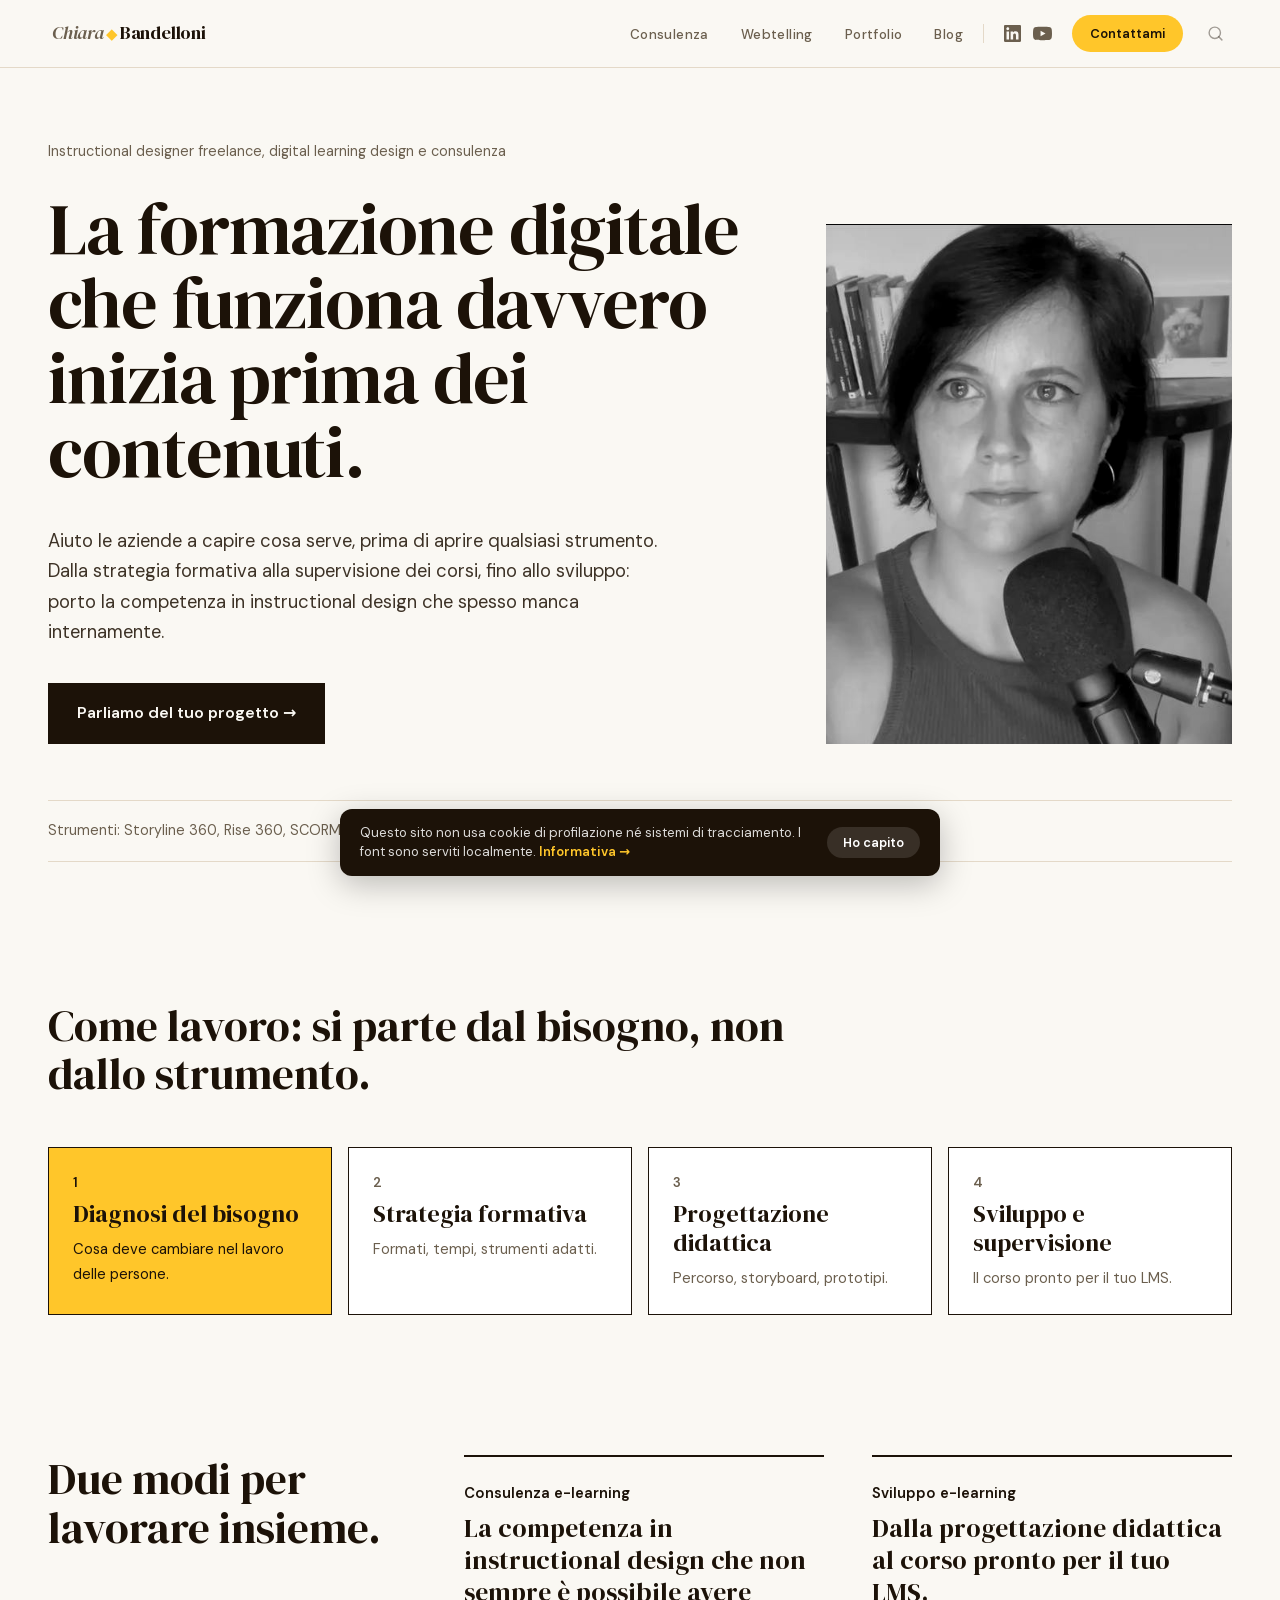
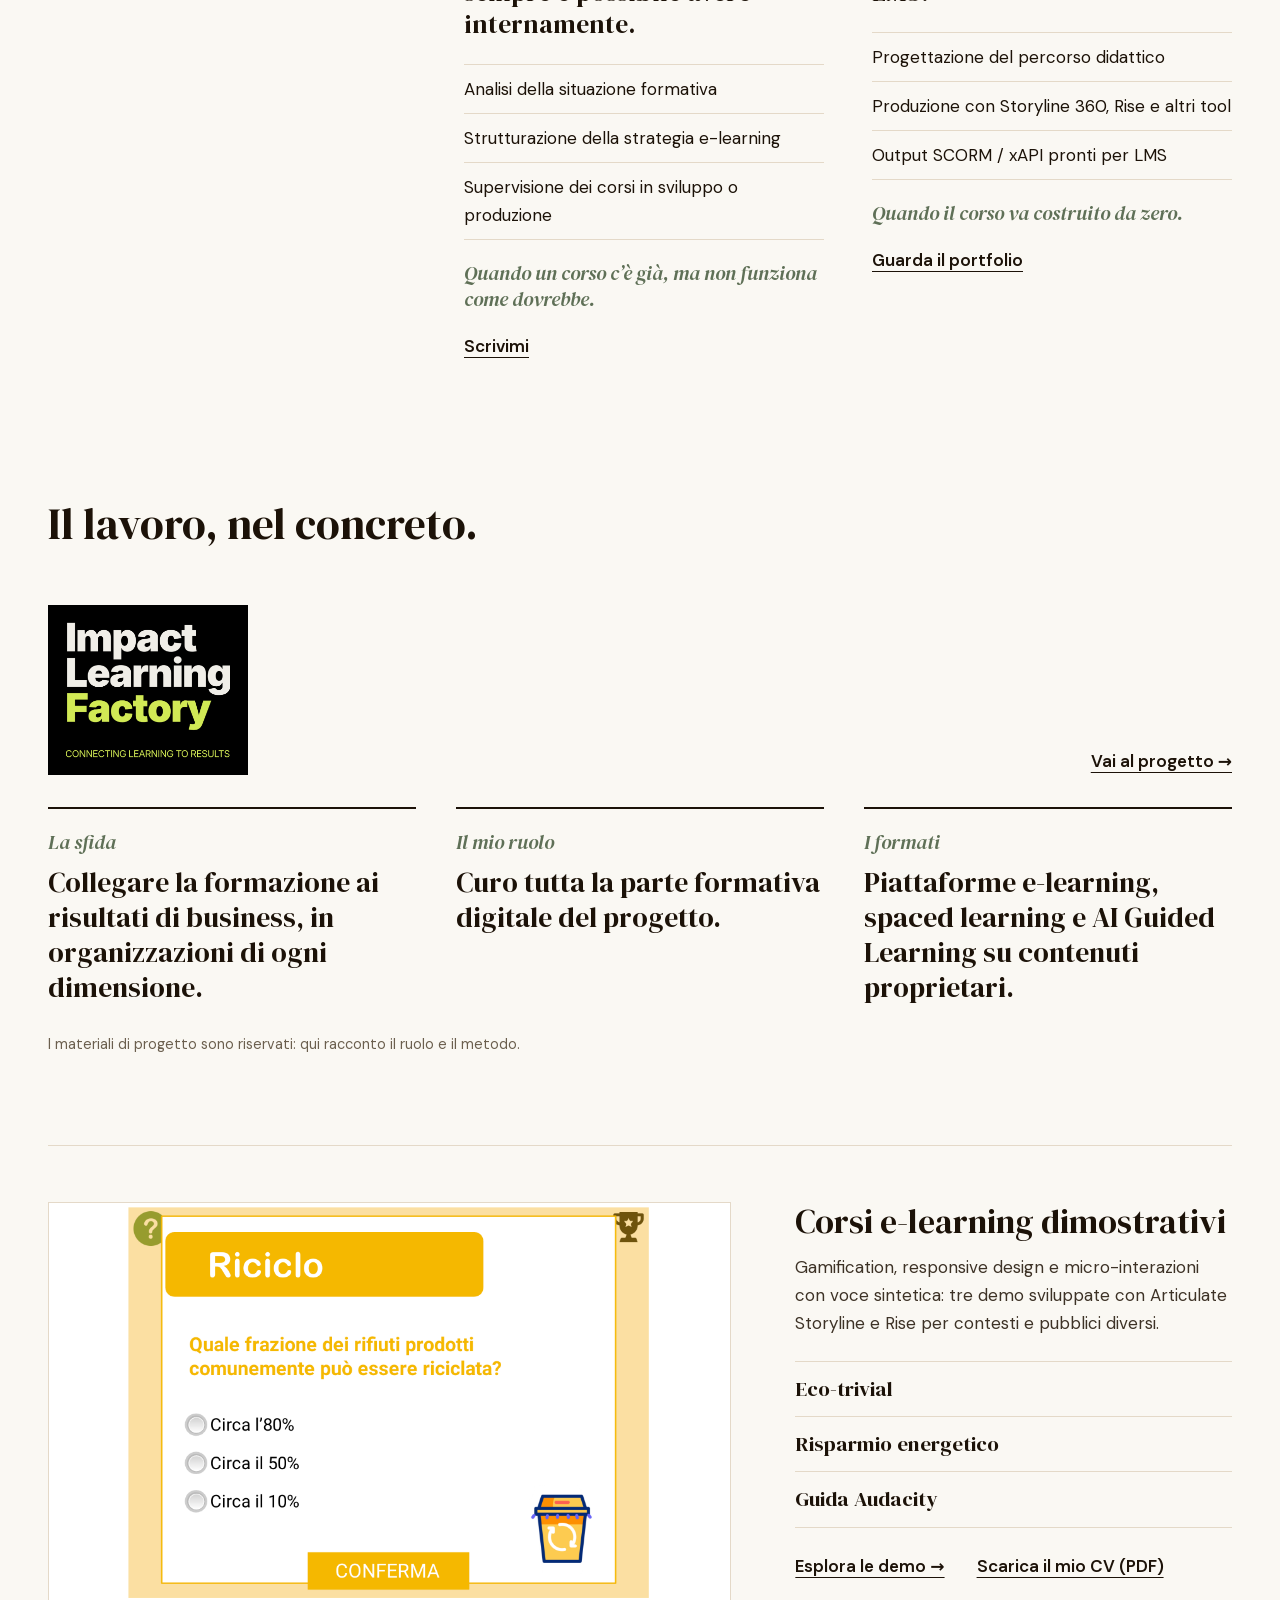
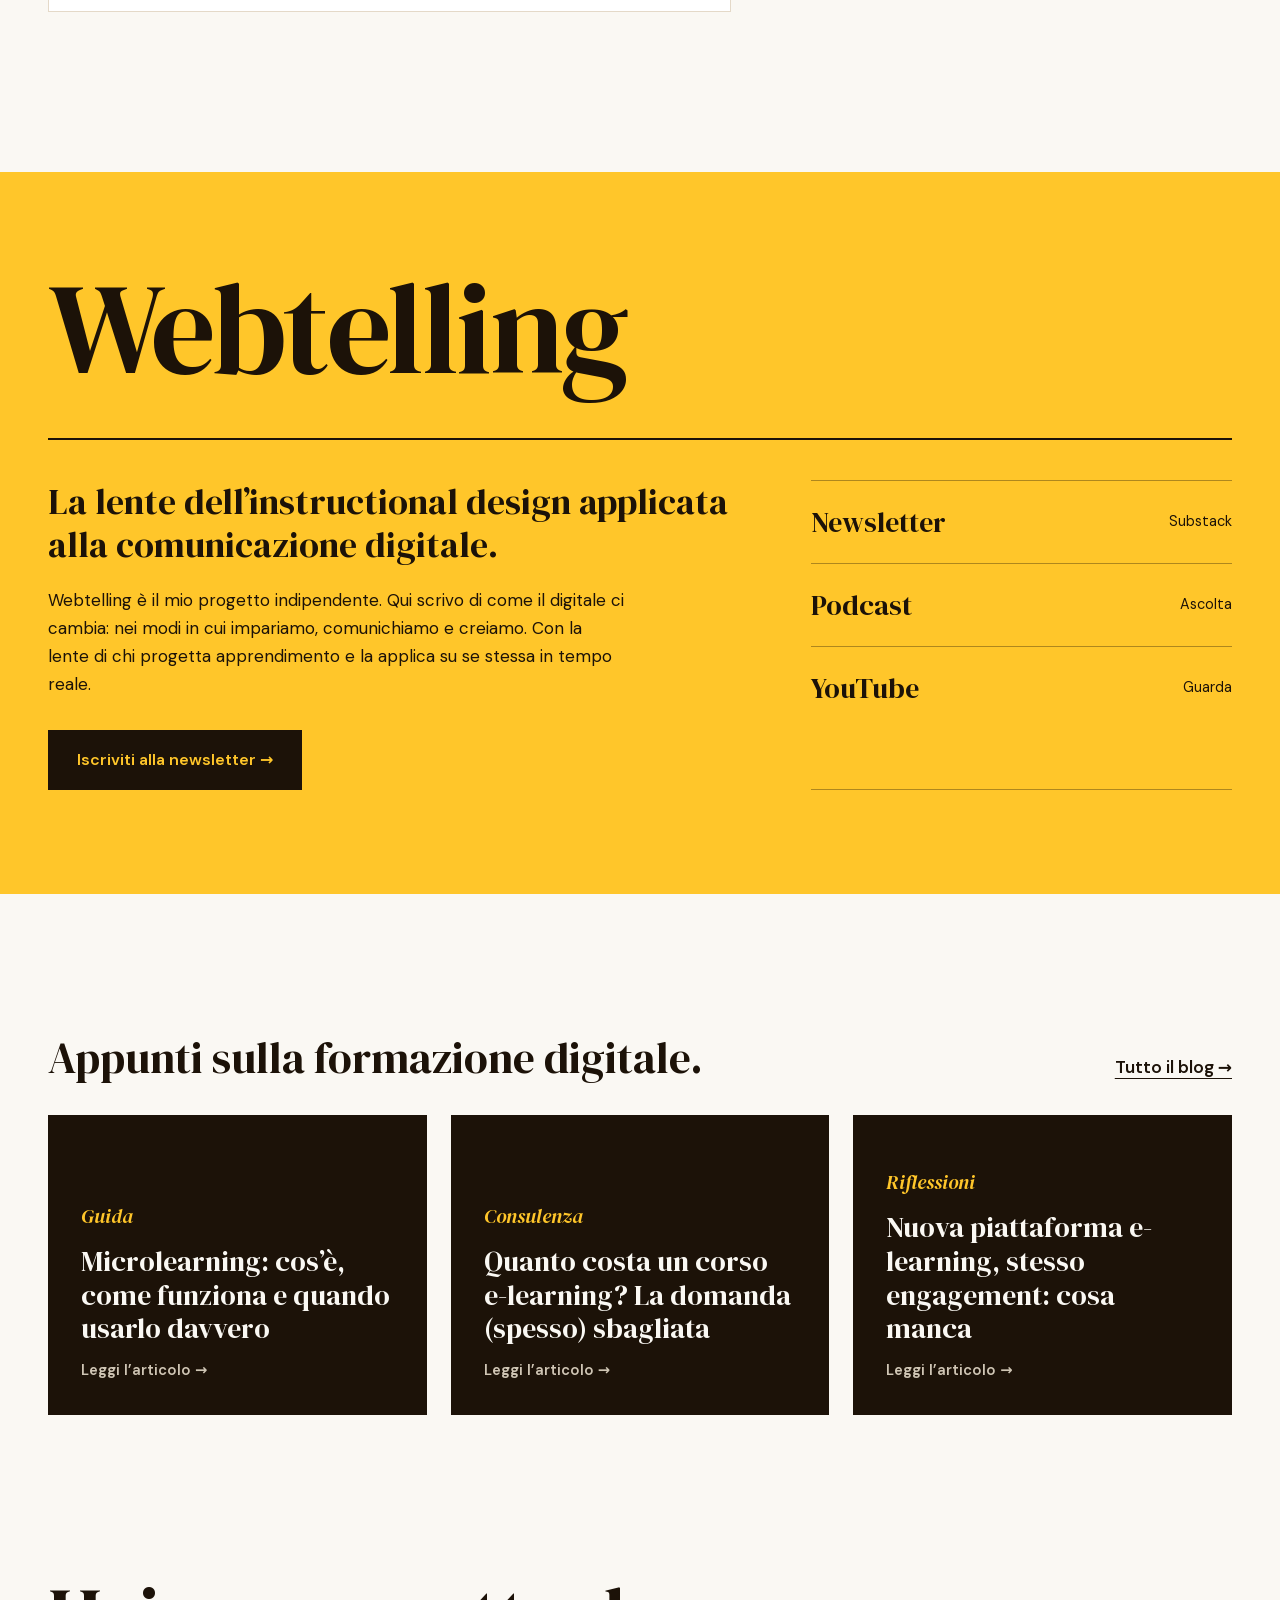
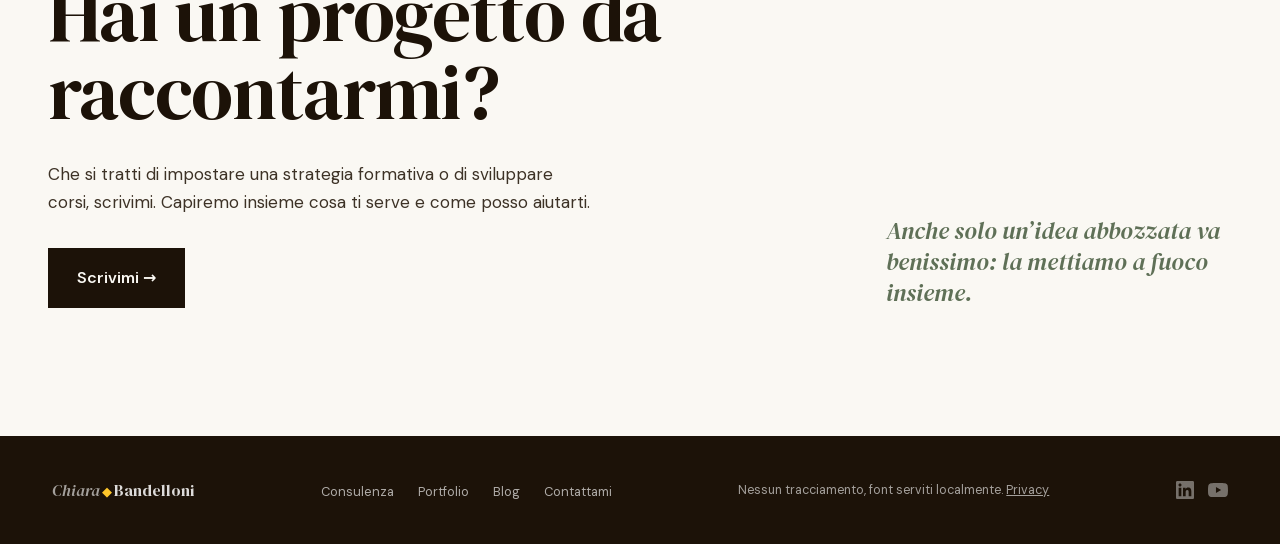
==== index.html @ 1c4c5914 "Home: tolta la nota sotto il metodo Co-Authored-By: Claude Opus 5.5 (1M context) <noreply@anthropic." ====
<!DOCTYPE html>
<html lang="it">
<head>
<meta charset="UTF-8">
<meta name="viewport" content="width=device-width, initial-scale=1.0">
<title>Chiara Bandelloni — Instructional Designer</title>
<meta name="description" content="Instructional designer freelance. Aiuto le aziende a progettare formazione digitale: dalla diagnosi del bisogno allo sviluppo dei corsi, con metodo.">
<link rel="canonical" href="https://chiarabandelloni.it/">
<meta property="og:type" content="website">
<meta property="og:url" content="https://chiarabandelloni.it/">
<meta property="og:title" content="Chiara Bandelloni — Instructional Designer">
<meta property="og:description" content="Instructional designer freelance. Aiuto le aziende a progettare formazione digitale: dalla diagnosi del bisogno allo sviluppo dei corsi, con metodo.">
<meta property="og:image" content="https://chiarabandelloni.it/og-image.png">
<meta property="og:site_name" content="Chiara Bandelloni">
<meta property="og:locale" content="it_IT">
<meta name="twitter:card" content="summary_large_image">
<meta name="twitter:title" content="Chiara Bandelloni — Instructional Designer">
<meta name="twitter:description" content="Instructional designer freelance. Aiuto le aziende a progettare formazione digitale: dalla diagnosi del bisogno allo sviluppo dei corsi, con metodo.">
<meta name="twitter:image" content="https://chiarabandelloni.it/og-image.png">
<link rel="stylesheet" href="fonts/fonts.css">
<link rel="stylesheet" href="search.css">
<link rel="icon" type="image/svg+xml" href="favicon.svg">
<style>
*, *::before, *::after { box-sizing: border-box; margin: 0; padding: 0; }

:root {
  --yellow:        #ffc62a;
  --yellow-pale:   #fff8e1;
  --yellow-mid:    #ffd966;
  --brown:         #1c1208;
  --warm-white:    #faf8f3;
  --cream:         #f2ece0;
  --muted:         #6b5f4e;
  --border:        #e4d9c8;
  --sage:          #5f7057;
  --dark-bg:       #1a1008;
  --serif:         'DM Serif Display', Georgia, serif;
  --sans:          'DM Sans', system-ui, sans-serif;
}

html { scroll-behavior: smooth; }

body {
  font-family: var(--sans);
  background: var(--warm-white);
  color: var(--brown);
  font-size: 17px;
  line-height: 1.65;
  -webkit-font-smoothing: antialiased;
  overflow-x: hidden;
}

/* ─────────────────────────────────────────
   NAV
───────────────────────────────────────── */
nav {
  position: sticky; top: 0; z-index: 100;
  background: var(--warm-white);
  border-bottom: 1px solid var(--border);
  padding: 0 52px;
  height: 68px;
  display: flex;
  align-items: center;
  justify-content: space-between;
}

.nav-logo {
  font-family: var(--serif);
  font-size: 1.15rem;
  font-weight: 400;
  color: var(--brown);
  text-decoration: none;
  letter-spacing: -0.01em;
}
.nav-logo em { font-style: italic; color: var(--muted); font-weight: 400; }
.nav-logo-sym { color: var(--yellow); padding: 0 2px; font-style: normal; font-size: 0.82em; vertical-align: middle; }

.nav-links {
  display: flex;
  align-items: center;
  gap: 32px;
  list-style: none;
}

.nav-links a {
  font-size: 0.83rem;
  font-weight: 500;
  color: var(--muted);
  text-decoration: none;
  letter-spacing: 0.03em;
  transition: color 0.2s;
}
.nav-links a:hover { color: var(--brown); }

.nav-pill a {
  background: var(--yellow);
  color: var(--brown) !important;
  padding: 8px 18px;
  border-radius: 100px;
  font-weight: 700;
  font-size: 0.8rem;
  transition: background 0.2s !important;
}
.nav-pill a:hover { background: var(--brown) !important; color: var(--yellow) !important; }

.nav-cta {
  background: var(--yellow);
  color: var(--brown);
  padding: 8px 18px;
  border-radius: 100px;
  font-weight: 700;
  font-size: 0.8rem;
  text-decoration: none;
  white-space: nowrap;
  transition: background 0.2s, color 0.2s;
}
.nav-cta:hover { background: var(--brown); color: var(--yellow); }

/* ─────────────────────────────────────────
   LAYOUT COMUNE
───────────────────────────────────────── */
.wrap { max-width: 1280px; margin: 0 auto; padding: 0 48px; }
.block { padding-top: 140px; }

.h-section {
  font-family: var(--serif);
  font-weight: 400;
  font-size: clamp(2rem, 3.4vw, 2.75rem);
  line-height: 1.12;
}

.note {
  font-family: var(--serif);
  font-style: italic;
  color: var(--sage);
  line-height: 1.3;
}

.text-link {
  color: var(--brown);
  font-weight: 600;
  text-decoration: underline;
  text-decoration-thickness: 1px;
  text-underline-offset: 5px;
}
.text-link:hover { text-decoration-thickness: 2px; }

.btn-dark {
  display: inline-block;
  padding: 16px 28px;
  background: var(--brown);
  color: var(--warm-white);
  font-weight: 600;
  font-size: 1rem;
  text-decoration: none;
  border: 1.5px solid var(--brown);
  transition: background 0.2s, color 0.2s;
}
.btn-dark:hover { background: transparent; color: var(--brown); }

/* ─────────────────────────────────────────
   HERO
───────────────────────────────────────── */
.hero {
  display: flex;
  flex-wrap: wrap;
  gap: 56px 72px;
  align-items: flex-end;
  padding-top: 72px;
}
.hero-text { flex: 7 1 520px; min-width: 0; }
.hero-kicker { font-size: 0.9rem; color: var(--muted); margin-bottom: 28px; }
.hero-title {
  font-family: var(--serif);
  font-weight: 400;
  font-size: clamp(2.6rem, 5.6vw, 4.5rem);
  line-height: 1.04;
  letter-spacing: -0.015em;
}
.hero-desc { margin-top: 36px; max-width: 34em; font-size: 1.15rem; color: #3d3226; }
.hero-text .btn-dark { margin-top: 36px; }

.hero-photo { flex: 4 1 300px; min-width: 0; }
.hero-photo img {
  display: block;
  width: 100%;
  height: 520px;
  object-fit: cover;
  filter: grayscale(1) contrast(1.05);
}
.hero-photo figcaption { margin-top: 12px; font-size: 1.05rem; }

.tools-line {
  margin-top: 56px;
  padding: 18px 0;
  border-top: 1px solid var(--border);
  border-bottom: 1px solid var(--border);
  font-size: 0.9rem;
  color: var(--muted);
}

/* ─────────────────────────────────────────
   METODO
───────────────────────────────────────── */
.method-title { max-width: 18em; margin-bottom: 48px; }
.method-steps { display: flex; flex-wrap: wrap; gap: 16px; }
.method-step {
  flex: 1 1 220px;
  padding: 24px;
  background: #fff;
  border: 1px solid var(--brown);
}
.method-step.first { background: var(--yellow); }
.method-num { font-size: 0.85rem; font-weight: 600; color: var(--muted); margin-bottom: 6px; }
.method-step.first .method-num { color: var(--brown); }
.method-name { font-family: var(--serif); font-size: 1.5rem; line-height: 1.2; }
.method-desc { margin-top: 8px; font-size: 0.92rem; color: var(--muted); }
.method-step.first .method-desc { color: var(--brown); }

/* ─────────────────────────────────────────
   SERVIZI
───────────────────────────────────────── */
.services { display: flex; flex-wrap: wrap; gap: 40px 72px; }
.services > .h-section { flex: 4 1 280px; }
.services-cols { flex: 8 1 640px; min-width: 0; display: flex; flex-wrap: wrap; gap: 48px; }
.service { flex: 1 1 280px; border-top: 2px solid var(--brown); padding-top: 24px; }
.service-name { font-size: 0.92rem; font-weight: 600; margin-bottom: 6px; }
.service-claim { font-family: var(--serif); font-size: 1.6rem; line-height: 1.25; margin-bottom: 24px; }
.service-list { list-style: none; margin-bottom: 20px; border-bottom: 1px solid var(--border); }
.service-list li { padding: 10px 0; border-top: 1px solid var(--border); }
.service .note { font-size: 1.25rem; margin-bottom: 20px; }

/* ─────────────────────────────────────────
   PORTFOLIO
───────────────────────────────────────── */
.portfolio .h-section { margin-bottom: 56px; }
.case-head {
  display: flex; flex-wrap: wrap; justify-content: space-between; align-items: baseline;
  gap: 8px 32px; margin-bottom: 32px;
}
.case-title { font-family: var(--serif); font-weight: 400; font-size: 2.1rem; line-height: 1.15; }
.case-head:has(.case-logo) { align-items: flex-end; }
.case-logo { display: block; width: 200px; height: auto; }
.case-cols { display: flex; flex-wrap: wrap; gap: 32px 40px; }
.case-col { flex: 1 1 300px; border-top: 2px solid var(--brown); padding-top: 20px; }
.case-col .note { font-size: 1.25rem; margin-bottom: 10px; }
.case-col p:last-child { font-family: var(--serif); font-size: 1.75rem; line-height: 1.25; }
.case-small { margin-top: 28px; font-size: 0.9rem; color: var(--muted); }

.case-demo {
  display: flex; flex-wrap: wrap; gap: 32px 64px; align-items: flex-start;
  margin-top: 88px; padding-top: 56px; border-top: 1px solid var(--border);
}
.case-demo figure { flex: 7 1 520px; min-width: 0; }
.case-demo img { display: block; width: 100%; height: auto; border: 1px solid var(--border); }
.case-demo figcaption { margin-top: 12px; font-size: 1.2rem; }
.case-demo-text { flex: 5 1 320px; min-width: 0; }
.case-demo-text .case-title { margin-bottom: 12px; }
.case-demo-text > p { color: #3d3226; margin-bottom: 24px; }
.demo-list { list-style: none; margin-bottom: 24px; border-bottom: 1px solid var(--border); }
.demo-list li { padding: 10px 0; border-top: 1px solid var(--border); font-family: var(--serif); font-size: 1.3rem; }
.demo-links { display: flex; flex-wrap: wrap; gap: 8px 32px; }

/* ─────────────────────────────────────────
   WEBTELLING
───────────────────────────────────────── */
.webtelling { margin-top: 160px; background: var(--yellow); color: var(--brown); }
.webtelling .wrap { padding-top: 96px; padding-bottom: 104px; }
.wt-masthead {
  font-family: var(--serif);
  font-size: clamp(4rem, 10vw, 8rem);
  line-height: 0.95;
  letter-spacing: -0.02em;
}
.wt-layout {
  margin-top: 48px; padding-top: 40px; border-top: 2px solid var(--brown);
  display: flex; flex-wrap: wrap; gap: 40px 72px;
}
.wt-text { flex: 6 1 480px; min-width: 0; }
.wt-title { font-family: var(--serif); font-weight: 400; font-size: clamp(1.7rem, 2.8vw, 2.25rem); line-height: 1.2; margin-bottom: 20px; }
.wt-text p { max-width: 34em; margin-bottom: 32px; }
.webtelling .btn-dark { color: var(--yellow); }
.webtelling .btn-dark:hover { color: var(--brown); }
.wt-channels { flex: 4 1 280px; min-width: 0; border-bottom: 1px solid rgba(28,18,8,0.35); }
.wt-channel {
  display: flex; justify-content: space-between; align-items: center;
  padding: 18px 0; border-top: 1px solid rgba(28,18,8,0.35);
  color: var(--brown); text-decoration: none;
  font-family: var(--serif); font-size: 1.75rem;
}
.wt-channel span:last-child { font-family: var(--sans); font-size: 0.9rem; }
.wt-channel:hover span:first-child { text-decoration: underline; text-decoration-thickness: 1px; text-underline-offset: 6px; }

/* ─────────────────────────────────────────
   BLOG
───────────────────────────────────────── */
.blog-head {
  display: flex; flex-wrap: wrap; justify-content: space-between; align-items: baseline;
  gap: 16px; margin-bottom: 32px;
}
.blog-grid { display: flex; flex-wrap: wrap; gap: 24px; }
.blog-card {
  flex: 1 1 300px; min-width: 0; min-height: 300px;
  position: relative; overflow: hidden;
  display: flex; flex-direction: column; justify-content: flex-end; gap: 12px;
  padding: 32px;
  background: var(--brown); border: 1px solid var(--brown);
  color: var(--warm-white); text-decoration: none;
  transition: transform 0.2s;
}
.blog-card:hover { transform: translateY(-3px); }
.blog-card > * { position: relative; }
.blog-cat { font-family: var(--serif); font-style: italic; font-size: 1.25rem; color: var(--yellow); }
.blog-title { font-family: var(--serif); font-size: 1.75rem; line-height: 1.2; color: var(--warm-white); }
.blog-more { font-size: 0.92rem; font-weight: 600; color: #cfc5b4; }
.blog-card:hover .blog-title { text-decoration: underline; text-decoration-color: var(--yellow); text-decoration-thickness: 2px; text-underline-offset: 6px; }
/* copertina facoltativa: classe has-cover + <img class="blog-cover"> come primo elemento */
.blog-card .blog-cover { position: absolute; inset: 0; width: 100%; height: 100%; object-fit: cover; }
.blog-card.has-cover::before {
  content: ''; position: absolute; inset: 0; z-index: 1;
  background: linear-gradient(to top, rgba(28,18,8,0.92) 0%, rgba(28,18,8,0.65) 45%, rgba(28,18,8,0.1) 100%);
}
.blog-card.has-cover > :not(.blog-cover) { z-index: 2; color: var(--warm-white); }
.blog-card.has-cover .blog-cat { color: var(--yellow); }

/* ─────────────────────────────────────────
   CONTATTI
───────────────────────────────────────── */
.contact {
  padding-top: 160px; padding-bottom: 128px;
  display: flex; flex-wrap: wrap; gap: 32px 72px; align-items: flex-end;
}
.contact-text { flex: 7 1 520px; min-width: 0; }
.contact-title {
  font-family: var(--serif); font-weight: 400;
  font-size: clamp(2.6rem, 6vw, 5rem); line-height: 1.02; letter-spacing: -0.015em;
}
.contact-text p { margin: 28px 0 32px; max-width: 32em; color: #3d3226; }
.contact > .note { flex: 3 1 240px; font-size: 1.5rem; }


/* ─────────────────────────────────────────
   FOOTER
───────────────────────────────────────── */
footer {
  background: var(--brown);
  padding: 40px 52px;
  display: flex;
  justify-content: space-between;
  align-items: center;
}

.footer-logo {
  font-family: var(--serif);
  font-size: 1rem;
  color: rgba(255,255,255,0.85);
  text-decoration: none;
  font-weight: 400;
}
.footer-logo em { font-style: italic; color: rgba(255,255,255,0.6); font-weight: 400; }
.footer-logo-sym { color: var(--yellow); padding: 0 2px; font-style: normal; font-size: 0.82em; vertical-align: middle; }

.footer-links {
  display: flex; gap: 24px; list-style: none;
}
.footer-links a {
  font-size: 0.8rem;
  color: rgba(255,255,255,0.65);
  text-decoration: none;
  transition: color 0.2s;
}
.footer-links a:hover { color: #fff; }

.footer-copy {
  font-size: 0.78rem;
  color: rgba(255,255,255,0.6);
}


/* ── SOCIAL ICONS NAV ── */
.nav-right {
  display: flex;
  align-items: center;
  gap: 20px;
}
.nav-social {
  display: flex;
  align-items: center;
  gap: 12px;
  padding-left: 20px;
  border-left: 1px solid var(--border);
}
.nav-social-link {
  color: var(--muted);
  display: flex;
  align-items: center;
  transition: color 0.2s;
}
.nav-social-link:hover { color: var(--brown); }

/* ── FOOTER SOCIAL ── */
.footer-social {
  display: flex;
  align-items: center;
  gap: 14px;
}
.footer-social-link {
  color: rgba(255,255,255,0.4);
  display: flex;
  align-items: center;
  transition: color 0.2s;
}
.footer-social-link:hover { color: rgba(255,255,255,0.85); }

/* ── MOBILE-ONLY NAV ITEMS ── */
.nav-links-mobile-only { display: none; }

/* ── HAMBURGER ── */
.nav-hamburger {
  display: none;
  flex-direction: column;
  gap: 5px;
  background: none;
  border: none;
  cursor: pointer;
  padding: 6px 2px;
  -webkit-tap-highlight-color: transparent;
}
.nav-hamburger span {
  display: block;
  width: 22px; height: 2px;
  background: var(--brown);
  border-radius: 2px;
  transition: transform 0.28s ease, opacity 0.28s ease;
  transform-origin: center;
}
.nav-hamburger.open span:nth-child(1) { transform: translateY(7px) rotate(45deg); }
.nav-hamburger.open span:nth-child(2) { opacity: 0; }
.nav-hamburger.open span:nth-child(3) { transform: translateY(-7px) rotate(-45deg); }

/* ─────────────────────────────────────────
   RESPONSIVE — TABLET (max 1024px)
───────────────────────────────────────── */
@media (max-width: 1024px) {
  nav { padding: 0 24px; gap: 16px; }
  .nav-links { gap: 16px; }
  .nav-links a { font-size: 0.75rem; }
  .nav-pill a { padding: 7px 14px; }

  .wrap { padding-left: 32px; padding-right: 32px; }
  .block { padding-top: 112px; }
  footer { padding: 32px; }
}

/* ─────────────────────────────────────────
   RESPONSIVE — MOBILE (max 640px)
───────────────────────────────────────── */
@media (max-width: 640px) {

  /* Nav */
  nav { padding: 0 20px; height: 60px; }
  .nav-hamburger { display: flex; }
  .nav-cta { display: none; }
  .nav-social { display: none; }
  .nav-links-mobile-only { display: block; }
  .nav-links {
    display: none;
    position: fixed;
    top: 60px; left: 0; right: 0;
    flex-direction: column;
    gap: 0;
    background: var(--warm-white);
    border-bottom: 1px solid var(--border);
    padding: 8px 0 16px;
    box-shadow: 0 8px 24px rgba(28,18,8,0.08);
    z-index: 99;
  }
  .nav-links.open { display: flex; }
  .nav-links li { border-bottom: 1px solid var(--border); }
  .nav-links li:last-child { border-bottom: none; }
  .nav-links a { display: block; padding: 14px 20px; font-size: 0.92rem; color: var(--brown); }

  /* Sezioni */
  .wrap { padding-left: 20px; padding-right: 20px; }
  .block { padding-top: 88px; }
  .hero { padding-top: 40px; gap: 40px; }
  .hero-desc { font-size: 1rem; }
  .hero-photo img { height: 380px; }
  .contact > .note { font-size: 1.25rem; }
  .case-demo { margin-top: 64px; padding-top: 40px; }
  .webtelling { margin-top: 100px; }
  .webtelling .wrap { padding-top: 64px; padding-bottom: 72px; }
  .wt-channel { font-size: 1.4rem; }
  .blog-card { min-height: 240px; padding: 24px; }
  .blog-title { font-size: 1.4rem; }
  .case-logo { width: 160px; }
  .contact { padding-top: 100px; padding-bottom: 80px; }

  /* Footer */
  footer {
    flex-direction: column;
    gap: 20px;
    text-align: center;
    padding: 32px 20px;
  }
  .footer-links { flex-wrap: wrap; justify-content: center; gap: 16px; }
}


/* ── COOKIE NOTICE ── */
#cookie-notice {
  position: fixed;
  bottom: 24px; left: 50%;
  transform: translateX(-50%);
  background: var(--brown);
  color: rgba(255,255,255,0.85);
  padding: 14px 20px;
  border-radius: 12px;
  font-size: 0.82rem;
  line-height: 1.5;
  display: flex;
  align-items: center;
  gap: 20px;
  max-width: min(600px, calc(100vw - 32px));
  box-shadow: 0 8px 32px rgba(0,0,0,0.25);
  z-index: 9999;
  transition: opacity 0.3s, transform 0.3s;
}
#cookie-notice.hidden {
  opacity: 0;
  pointer-events: none;
  transform: translateX(-50%) translateY(12px);
}
#cookie-notice a {
  color: var(--yellow);
  text-decoration: none;
  font-weight: 600;
  white-space: nowrap;
}
#cookie-notice a:hover { text-decoration: underline; }
#cookie-close {
  background: rgba(255,255,255,0.12);
  border: none;
  color: #fff;
  font-size: 0.8rem;
  font-weight: 600;
  padding: 7px 16px;
  border-radius: 100px;
  cursor: pointer;
  white-space: nowrap;
  font-family: var(--sans);
  transition: background 0.2s;
  flex-shrink: 0;
}
#cookie-close:hover { background: rgba(255,255,255,0.22); }
@media (max-width: 640px) {
  #cookie-notice { bottom: 16px; flex-direction: column; align-items: flex-start; gap: 12px; }
}
</style>
</head>
<body>


<!-- ── COOKIE NOTICE ── -->
<div id="cookie-notice" role="status" aria-live="polite">
  <span>Questo sito non usa cookie di profilazione né sistemi di tracciamento. I font sono serviti localmente. <a href="privacy-policy.html#cookie">Informativa →</a></span>
  <button id="cookie-close" aria-label="Chiudi avviso cookie">Ho capito</button>
</div>

<!-- ── NAV ── -->
<nav>
  <a href="index.html" class="nav-logo"><em>Chiara</em><span class="nav-logo-sym">◆</span>Bandelloni</a>
  <div class="nav-right">
    <ul class="nav-links">
      <li><a href="#consulenza">Consulenza</a></li>
      <li><a href="https://chiarabandelloni.substack.com/" target="_blank" rel="noopener">Webtelling</a></li>
      <li><a href="#portfolio">Portfolio</a></li>
      <li><a href="blog/index.html">Blog</a></li>
      <li class="nav-links-mobile-only"><a href="contattami.html">Contattami</a></li>
    </ul>
    <div class="nav-social">
      <a href="https://www.linkedin.com/in/chiarabandelloni/" target="_blank" rel="noopener" class="nav-social-link" aria-label="LinkedIn">
        <svg width="17" height="17" viewBox="0 0 24 24" fill="currentColor"><path d="M20.447 20.452h-3.554v-5.569c0-1.328-.027-3.037-1.852-3.037-1.853 0-2.136 1.445-2.136 2.939v5.667H9.351V9h3.414v1.561h.046c.477-.9 1.637-1.85 3.37-1.85 3.601 0 4.267 2.37 4.267 5.455v6.286zM5.337 7.433c-1.144 0-2.063-.926-2.063-2.065 0-1.138.92-2.063 2.063-2.063 1.14 0 2.064.925 2.064 2.063 0 1.139-.925 2.065-2.064 2.065zm1.782 13.019H3.555V9h3.564v11.452zM22.225 0H1.771C.792 0 0 .774 0 1.729v20.542C0 23.227.792 24 1.771 24h20.451C23.2 24 24 23.227 24 22.271V1.729C24 .774 23.2 0 22.222 0h.003z"/></svg>
      </a>
      <a href="https://www.youtube.com/@webtelling" target="_blank" rel="noopener" class="nav-social-link" aria-label="YouTube">
        <svg width="19" height="19" viewBox="0 0 24 24" fill="currentColor"><path d="M23.498 6.186a3.016 3.016 0 0 0-2.122-2.136C19.505 3.545 12 3.545 12 3.545s-7.505 0-9.377.505A3.017 3.017 0 0 0 .502 6.186C0 8.07 0 12 0 12s0 3.93.502 5.814a3.016 3.016 0 0 0 2.122 2.136c1.871.505 9.376.505 9.376.505s7.505 0 9.377-.505a3.015 3.015 0 0 0 2.122-2.136C24 15.93 24 12 24 12s0-3.93-.502-5.814zM9.545 15.568V8.432L15.818 12l-6.273 3.568z"/></svg>
      </a>
    </div>
    <a href="contattami.html" class="nav-cta">Contattami</a>
    <button class="nav-search-btn" aria-label="Cerca nel sito">
      <svg width="17" height="17" viewBox="0 0 24 24" fill="none" stroke="currentColor" stroke-width="2" stroke-linecap="round" stroke-linejoin="round"><circle cx="11" cy="11" r="8"/><path d="m21 21-4.35-4.35"/></svg>
    </button>
    <button class="nav-hamburger" aria-label="Menu" aria-expanded="false">
      <span></span><span></span><span></span>
    </button>
  </div>
</nav>


<main>

<!-- ── HERO ── -->
<div class="wrap">
  <section class="hero">
    <div class="hero-text">
      <p class="hero-kicker">Instructional designer freelance, digital learning design e consulenza</p>
      <h1 class="hero-title">La formazione digitale che funziona davvero inizia prima dei contenuti.</h1>
      <p class="hero-desc">Aiuto le aziende a capire cosa serve, prima di aprire qualsiasi strumento. Dalla strategia formativa alla supervisione dei corsi, fino allo sviluppo: porto la competenza in instructional design che spesso manca internamente.</p>
      <a href="#contattami" class="btn-dark">Parliamo del tuo progetto →</a>
    </div>
    <figure class="hero-photo">
      <img src="bio.jpg" alt="Chiara Bandelloni al microfono nel suo studio">
    </figure>
  </section>
  <p class="tools-line">Strumenti: Storyline 360, Rise 360, SCORM e xAPI, AI-based learning</p>
</div>

<!-- ── METODO ── -->
<section class="wrap block" id="metodo">
  <h2 class="h-section method-title">Come lavoro: si parte dal bisogno, non dallo strumento.</h2>
  <div class="method-steps">
    <div class="method-step first">
      <p class="method-num">1</p>
      <p class="method-name">Diagnosi del bisogno</p>
      <p class="method-desc">Cosa deve cambiare nel lavoro delle persone.</p>
    </div>
    <div class="method-step">
      <p class="method-num">2</p>
      <p class="method-name">Strategia formativa</p>
      <p class="method-desc">Formati, tempi, strumenti adatti.</p>
    </div>
    <div class="method-step">
      <p class="method-num">3</p>
      <p class="method-name">Progettazione didattica</p>
      <p class="method-desc">Percorso, storyboard, prototipi.</p>
    </div>
    <div class="method-step">
      <p class="method-num">4</p>
      <p class="method-name">Sviluppo e supervisione</p>
      <p class="method-desc">Il corso pronto per il tuo LMS.</p>
    </div>
  </div>
</section>

<!-- ── COSA FACCIO ── -->
<section class="wrap block" id="consulenza">
  <div class="services">
    <h2 class="h-section">Due modi per lavorare insieme.</h2>
    <div class="services-cols">
      <div class="service">
        <h3 class="service-name">Consulenza e-learning</h3>
        <p class="service-claim">La competenza in instructional design che non sempre è possibile avere internamente.</p>
        <ul class="service-list">
          <li>Analisi della situazione formativa</li>
          <li>Strutturazione della strategia e-learning</li>
          <li>Supervisione dei corsi in sviluppo o produzione</li>
        </ul>
        <p class="note">Quando un corso c’è già, ma non funziona come dovrebbe.</p>
        <a href="#contattami" class="text-link">Scrivimi</a>
      </div>
      <div class="service">
        <h3 class="service-name">Sviluppo e-learning</h3>
        <p class="service-claim">Dalla progettazione didattica al corso pronto per il tuo LMS.</p>
        <ul class="service-list">
          <li>Progettazione del percorso didattico</li>
          <li>Produzione con Storyline 360, Rise e altri tool</li>
          <li>Output SCORM / xAPI pronti per LMS</li>
        </ul>
        <p class="note">Quando il corso va costruito da zero.</p>
        <a href="#portfolio" class="text-link">Guarda il portfolio</a>
      </div>
    </div>
  </div>
</section>

<!-- ── PORTFOLIO ── -->
<section class="wrap block portfolio" id="portfolio">
  <h2 class="h-section">Il lavoro, nel concreto.</h2>

  <article>
    <div class="case-head">
      <h3 class="case-title"><img src="img/impact-learning-factory-logo.png" alt="Impact Learning Factory" class="case-logo" width="788" height="673"></h3>
      <a href="https://impactlearningfactory.it/" target="_blank" rel="noopener" class="text-link">Vai al progetto →</a>
    </div>
    <div class="case-cols">
      <div class="case-col">
        <p class="note">La sfida</p>
        <p>Collegare la formazione ai risultati di business, in organizzazioni di ogni dimensione.</p>
      </div>
      <div class="case-col">
        <p class="note">Il mio ruolo</p>
        <p>Curo tutta la parte formativa digitale del progetto.</p>
      </div>
      <div class="case-col">
        <p class="note">I formati</p>
        <p>Piattaforme e-learning, spaced learning e AI Guided Learning su contenuti proprietari.</p>
      </div>
    </div>
    <p class="case-small">I materiali di progetto sono riservati: qui racconto il ruolo e il metodo.</p>
  </article>

  <article class="case-demo">
    <figure>
      <img src="img/ecotrivial-riciclo.png" alt="Ecotrivial, una domanda della categoria Riciclo" loading="lazy">
    </figure>
    <div class="case-demo-text">
      <h3 class="case-title">Corsi e-learning dimostrativi</h3>
      <p>Gamification, responsive design e micro-interazioni con voce sintetica: tre demo sviluppate con Articulate Storyline e Rise per contesti e pubblici diversi.</p>
      <ul class="demo-list">
        <li>Eco-trivial</li>
        <li>Risparmio energetico</li>
        <li>Guida Audacity</li>
      </ul>
      <p class="demo-links"><a href="corsi-elearning.html" class="text-link">Esplora le demo →</a><a href="Curriculum-Vitae.pdf" download class="text-link">Scarica il mio CV (PDF)</a></p>
    </div>
  </article>
</section>

<!-- ── WEBTELLING ── -->
<section class="webtelling" id="webtelling">
  <div class="wrap">
    <p class="wt-masthead">Webtelling</p>
    <div class="wt-layout">
      <div class="wt-text">
        <h2 class="wt-title">La lente dell’instructional design applicata alla comunicazione digitale.</h2>
        <p>Webtelling è il mio progetto indipendente. Qui scrivo di come il digitale ci cambia: nei modi in cui impariamo, comunichiamo e creiamo. Con la lente di chi progetta apprendimento e la applica su se stessa in tempo reale.</p>
        <a href="https://chiarabandelloni.substack.com/subscribe" target="_blank" rel="noopener" class="btn-dark">Iscriviti alla newsletter →</a>
      </div>
      <div class="wt-channels">
        <a href="https://chiarabandelloni.substack.com/" target="_blank" rel="noopener" class="wt-channel"><span>Newsletter</span><span>Substack</span></a>
        <a href="https://pod.link/1866186133" target="_blank" rel="noopener" class="wt-channel"><span>Podcast</span><span>Ascolta</span></a>
        <a href="https://www.youtube.com/@webtelling" target="_blank" rel="noopener" class="wt-channel"><span>YouTube</span><span>Guarda</span></a>
      </div>
    </div>
  </div>
</section>

<!-- ── BLOG PREVIEW ── -->
<section class="wrap block" id="blog">
  <div class="blog-head">
    <h2 class="h-section">Appunti sulla formazione digitale.</h2>
    <a href="blog/index.html" class="text-link">Tutto il blog →</a>
  </div>
  <!-- Per aggiungere una copertina: classe "has-cover" sul box e <img class="blog-cover" src="..." alt=""> come primo elemento -->
  <div class="blog-grid">
    <a href="blog/microlearning-guida-completa.html" class="blog-card">
      <span class="blog-cat">Guida</span>
      <span class="blog-title">Microlearning: cos’è, come funziona e quando usarlo davvero</span>
      <span class="blog-more">Leggi l’articolo →</span>
    </a>
    <a href="blog/quanto-costa-corso-elearning-domanda-sbagliata.html" class="blog-card">
      <span class="blog-cat">Consulenza</span>
      <span class="blog-title">Quanto costa un corso e-learning? La domanda (spesso) sbagliata</span>
      <span class="blog-more">Leggi l’articolo →</span>
    </a>
    <a href="blog/piattaforma-elearning-engagement-non-basta.html" class="blog-card">
      <span class="blog-cat">Riflessioni</span>
      <span class="blog-title">Nuova piattaforma e-learning, stesso engagement: cosa manca</span>
      <span class="blog-more">Leggi l’articolo →</span>
    </a>
  </div>
</section>

<!-- ── CTA ── -->
<section class="wrap contact" id="contattami">
  <div class="contact-text">
    <h2 class="contact-title">Hai un progetto da raccontarmi?</h2>
    <p>Che si tratti di impostare una strategia formativa o di sviluppare corsi, scrivimi. Capiremo insieme cosa ti serve e come posso aiutarti.</p>
    <a href="contattami.html" class="btn-dark">Scrivimi →</a>
  </div>
  <p class="note">Anche solo un’idea abbozzata va benissimo: la mettiamo a fuoco insieme.</p>
</section>

</main>


<!-- ── FOOTER ── -->
<footer>
  <a href="index.html" class="footer-logo"><em>Chiara</em><span class="footer-logo-sym">◆</span>Bandelloni</a>
  <ul class="footer-links">
    <li><a href="#consulenza">Consulenza</a></li>
    <li><a href="#portfolio">Portfolio</a></li>
    <li><a href="blog/index.html">Blog</a></li>
    <li><a href="contattami.html">Contattami</a></li>
  </ul>
  <p class="footer-copy">Nessun tracciamento, font serviti localmente. <a href="privacy-policy.html" style="color:inherit">Privacy</a></p>
  <div class="footer-social">
    <a href="https://www.linkedin.com/in/chiarabandelloni/" target="_blank" rel="noopener" class="footer-social-link" aria-label="LinkedIn">
      <svg width="18" height="18" viewBox="0 0 24 24" fill="currentColor"><path d="M20.447 20.452h-3.554v-5.569c0-1.328-.027-3.037-1.852-3.037-1.853 0-2.136 1.445-2.136 2.939v5.667H9.351V9h3.414v1.561h.046c.477-.9 1.637-1.85 3.37-1.85 3.601 0 4.267 2.37 4.267 5.455v6.286zM5.337 7.433c-1.144 0-2.063-.926-2.063-2.065 0-1.138.92-2.063 2.063-2.063 1.14 0 2.064.925 2.064 2.063 0 1.139-.925 2.065-2.064 2.065zm1.782 13.019H3.555V9h3.564v11.452zM22.225 0H1.771C.792 0 0 .774 0 1.729v20.542C0 23.227.792 24 1.771 24h20.451C23.2 24 24 23.227 24 22.271V1.729C24 .774 23.2 0 22.222 0h.003z"/></svg>
    </a>
    <a href="https://www.youtube.com/@webtelling" target="_blank" rel="noopener" class="footer-social-link" aria-label="YouTube">
      <svg width="20" height="20" viewBox="0 0 24 24" fill="currentColor"><path d="M23.498 6.186a3.016 3.016 0 0 0-2.122-2.136C19.505 3.545 12 3.545 12 3.545s-7.505 0-9.377.505A3.017 3.017 0 0 0 .502 6.186C0 8.07 0 12 0 12s0 3.93.502 5.814a3.016 3.016 0 0 0 2.122 2.136c1.871.505 9.376.505 9.376.505s7.505 0 9.377-.505a3.015 3.015 0 0 0 2.122-2.136C24 15.93 24 12 24 12s0-3.93-.502-5.814zM9.545 15.568V8.432L15.818 12l-6.273 3.568z"/></svg>
    </a>
  </div>
</footer>

<script>
// Cookie notice
(function(){
  var notice = document.getElementById('cookie-notice');
  var close  = document.getElementById('cookie-close');
  if (!notice || !close) return;
  if (localStorage.getItem('cookie-ok')) {
    notice.classList.add('hidden');
    return;
  }
  close.addEventListener('click', function(){
    notice.classList.add('hidden');
    localStorage.setItem('cookie-ok', '1');
  });
})();

// Hamburger nav
(function(){
  var btn = document.querySelector('.nav-hamburger');
  var menu = document.querySelector('.nav-links');
  if (!btn || !menu) return;
  btn.addEventListener('click', function(e){
    e.stopPropagation();
    var open = btn.classList.toggle('open');
    menu.classList.toggle('open');
    btn.setAttribute('aria-expanded', open);
  });
  document.addEventListener('click', function(e){
    if (!btn.contains(e.target) && !menu.contains(e.target)){
      btn.classList.remove('open');
      menu.classList.remove('open');
      btn.setAttribute('aria-expanded','false');
    }
  });
  menu.querySelectorAll('a').forEach(function(a){
    a.addEventListener('click', function(){
      btn.classList.remove('open');
      menu.classList.remove('open');
      btn.setAttribute('aria-expanded','false');
    });
  });
})();
</script>
<script src="search.js"></script>
</body>
</html>
---- fonts/fonts.css ----
/* DM Sans — self-hosted */
@font-face {
  font-family: 'DM Sans';
  font-style: normal;
  font-weight: 300 600;
  font-display: swap;
  src: url('dm-sans-latin-ext.woff2') format('woff2');
  unicode-range: U+0100-02BA, U+02BD-02C5, U+02C7-02CC, U+02CE-02D7, U+02DD-02FF, U+0304, U+0308, U+0329, U+1D00-1DBF, U+1E00-1E9F, U+1EF2-1EFF, U+2020, U+20A0-20AB, U+20AD-20C0, U+2113, U+2C60-2C7F, U+A720-A7FF;
}
@font-face {
  font-family: 'DM Sans';
  font-style: normal;
  font-weight: 300 600;
  font-display: swap;
  src: url('dm-sans-latin.woff2') format('woff2');
  unicode-range: U+0000-00FF, U+0131, U+0152-0153, U+02BB-02BC, U+02C6, U+02DA, U+02DC, U+0304, U+0308, U+0329, U+2000-206F, U+20AC, U+2122, U+2191, U+2193, U+2212, U+2215, U+FEFF, U+FFFD;
}

/* DM Serif Display — self-hosted */
@font-face {
  font-family: 'DM Serif Display';
  font-style: normal;
  font-weight: 400;
  font-display: swap;
  src: url('dm-serif-display-regular-latin.woff2') format('woff2');
  unicode-range: U+0100-02BA, U+02BD-02C5, U+02C7-02CC, U+02CE-02D7, U+02DD-02FF, U+0304, U+0308, U+0329, U+1D00-1DBF, U+1E00-1E9F, U+1EF2-1EFF, U+2020, U+20A0-20AB, U+20AD-20C0, U+2113, U+2C60-2C7F, U+A720-A7FF;
}
@font-face {
  font-family: 'DM Serif Display';
  font-style: normal;
  font-weight: 400;
  font-display: swap;
  src: url('dm-serif-display-regular-latin-ext.woff2') format('woff2');
  unicode-range: U+0000-00FF, U+0131, U+0152-0153, U+02BB-02BC, U+02C6, U+02DA, U+02DC, U+0304, U+0308, U+0329, U+2000-206F, U+20AC, U+2122, U+2191, U+2193, U+2212, U+2215, U+FEFF, U+FFFD;
}
@font-face {
  font-family: 'DM Serif Display';
  font-style: italic;
  font-weight: 400;
  font-display: swap;
  src: url('dm-serif-display-italic-latin-ext.woff2') format('woff2');
  unicode-range: U+0100-02BA, U+02BD-02C5, U+02C7-02CC, U+02CE-02D7, U+02DD-02FF, U+0304, U+0308, U+0329, U+1D00-1DBF, U+1E00-1E9F, U+1EF2-1EFF, U+2020, U+20A0-20AB, U+20AD-20C0, U+2113, U+2C60-2C7F, U+A720-A7FF;
}
@font-face {
  font-family: 'DM Serif Display';
  font-style: italic;
  font-weight: 400;
  font-display: swap;
  src: url('dm-serif-display-italic-latin.woff2') format('woff2');
  unicode-range: U+0000-00FF, U+0131, U+0152-0153, U+02BB-02BC, U+02C6, U+02DA, U+02DC, U+0304, U+0308, U+0329, U+2000-206F, U+20AC, U+2122, U+2191, U+2193, U+2212, U+2215, U+FEFF, U+FFFD;
}
---- search.css ----
/* ── SEARCH OVERLAY ── */
#search-overlay {
  position: fixed;
  inset: 0;
  background: rgba(28,18,8,0.55);
  backdrop-filter: blur(4px);
  -webkit-backdrop-filter: blur(4px);
  z-index: 9998;
  display: flex;
  align-items: flex-start;
  justify-content: center;
  padding: 80px 20px 20px;
  opacity: 0;
  pointer-events: none;
  transition: opacity 0.2s;
}
#search-overlay.open {
  opacity: 1;
  pointer-events: all;
}
#search-panel {
  background: #faf8f3;
  border-radius: 16px;
  width: 100%;
  max-width: 580px;
  box-shadow: 0 24px 64px rgba(28,18,8,0.22);
  overflow: hidden;
  transform: translateY(-10px);
  transition: transform 0.2s;
}
#search-overlay.open #search-panel {
  transform: translateY(0);
}

/* input row */
#search-input-wrap {
  display: flex;
  align-items: center;
  gap: 12px;
  padding: 18px 20px;
  border-bottom: 1px solid #e4d9c8;
}
#search-icon-svg { color: #6b5f4e; flex-shrink: 0; }
#search-input {
  flex: 1;
  font-family: 'DM Sans', system-ui, sans-serif;
  font-size: 1rem;
  color: #1c1208;
  background: none;
  border: none;
  outline: none;
}
#search-input::placeholder { color: rgba(28,18,8,0.35); }
#search-kbd {
  font-size: 0.68rem;
  font-weight: 600;
  color: rgba(28,18,8,0.3);
  background: rgba(28,18,8,0.07);
  padding: 2px 7px;
  border-radius: 5px;
  letter-spacing: 0.03em;
  flex-shrink: 0;
}
#search-close {
  background: none;
  border: none;
  color: #6b5f4e;
  cursor: pointer;
  padding: 4px;
  display: flex;
  align-items: center;
  flex-shrink: 0;
  transition: color 0.2s;
}
#search-close:hover { color: #1c1208; }

/* results */
#search-results {
  max-height: 380px;
  overflow-y: auto;
  padding: 8px 0;
}
.search-hint {
  padding: 18px 20px;
  font-size: 0.87rem;
  color: #6b5f4e;
  font-family: 'DM Sans', system-ui, sans-serif;
}
.search-result {
  display: flex;
  flex-direction: column;
  gap: 4px;
  padding: 14px 20px;
  text-decoration: none;
  color: inherit;
  border-left: 3px solid transparent;
  transition: background 0.15s, border-color 0.15s;
}
.search-result:hover,
.search-result.active {
  background: #fff8e1;
  border-left-color: #ffc62a;
}
.search-result-cat {
  font-size: 0.63rem;
  font-weight: 700;
  letter-spacing: 0.12em;
  text-transform: uppercase;
  color: #6b5f4e;
  font-family: 'DM Sans', system-ui, sans-serif;
}
.search-result-title {
  font-size: 0.95rem;
  color: #1c1208;
  font-weight: 600;
  line-height: 1.3;
  font-family: 'DM Sans', system-ui, sans-serif;
}
.search-result-excerpt {
  font-size: 0.82rem;
  color: #6b5f4e;
  line-height: 1.5;
  font-family: 'DM Sans', system-ui, sans-serif;
}

/* nav button */
.nav-search-btn {
  background: none;
  border: none;
  color: rgba(28,18,8,0.4);
  cursor: pointer;
  display: flex;
  align-items: center;
  padding: 4px;
  transition: color 0.2s;
  -webkit-tap-highlight-color: transparent;
}
.nav-search-btn:hover { color: #1c1208; }

@media (max-width: 640px) {
  #search-overlay { padding: 60px 16px 16px; }
  #search-kbd { display: none; }
}
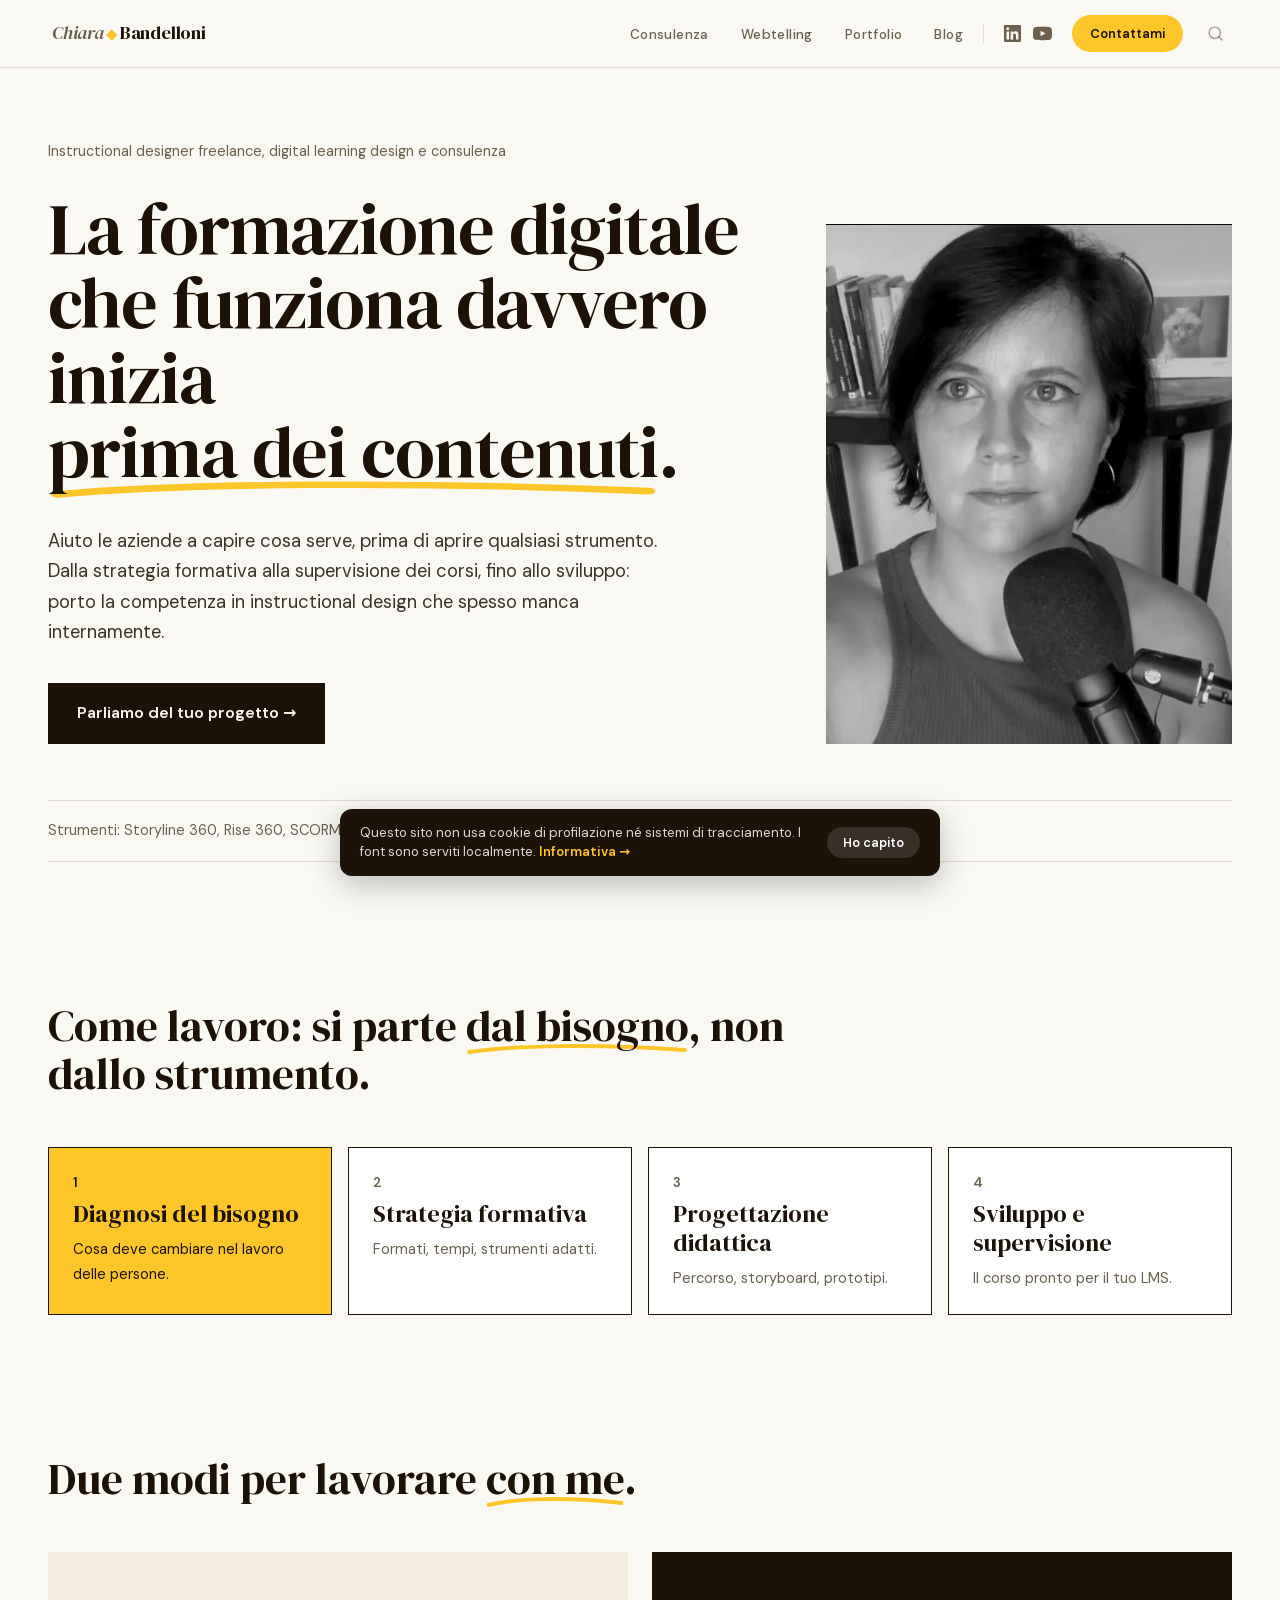
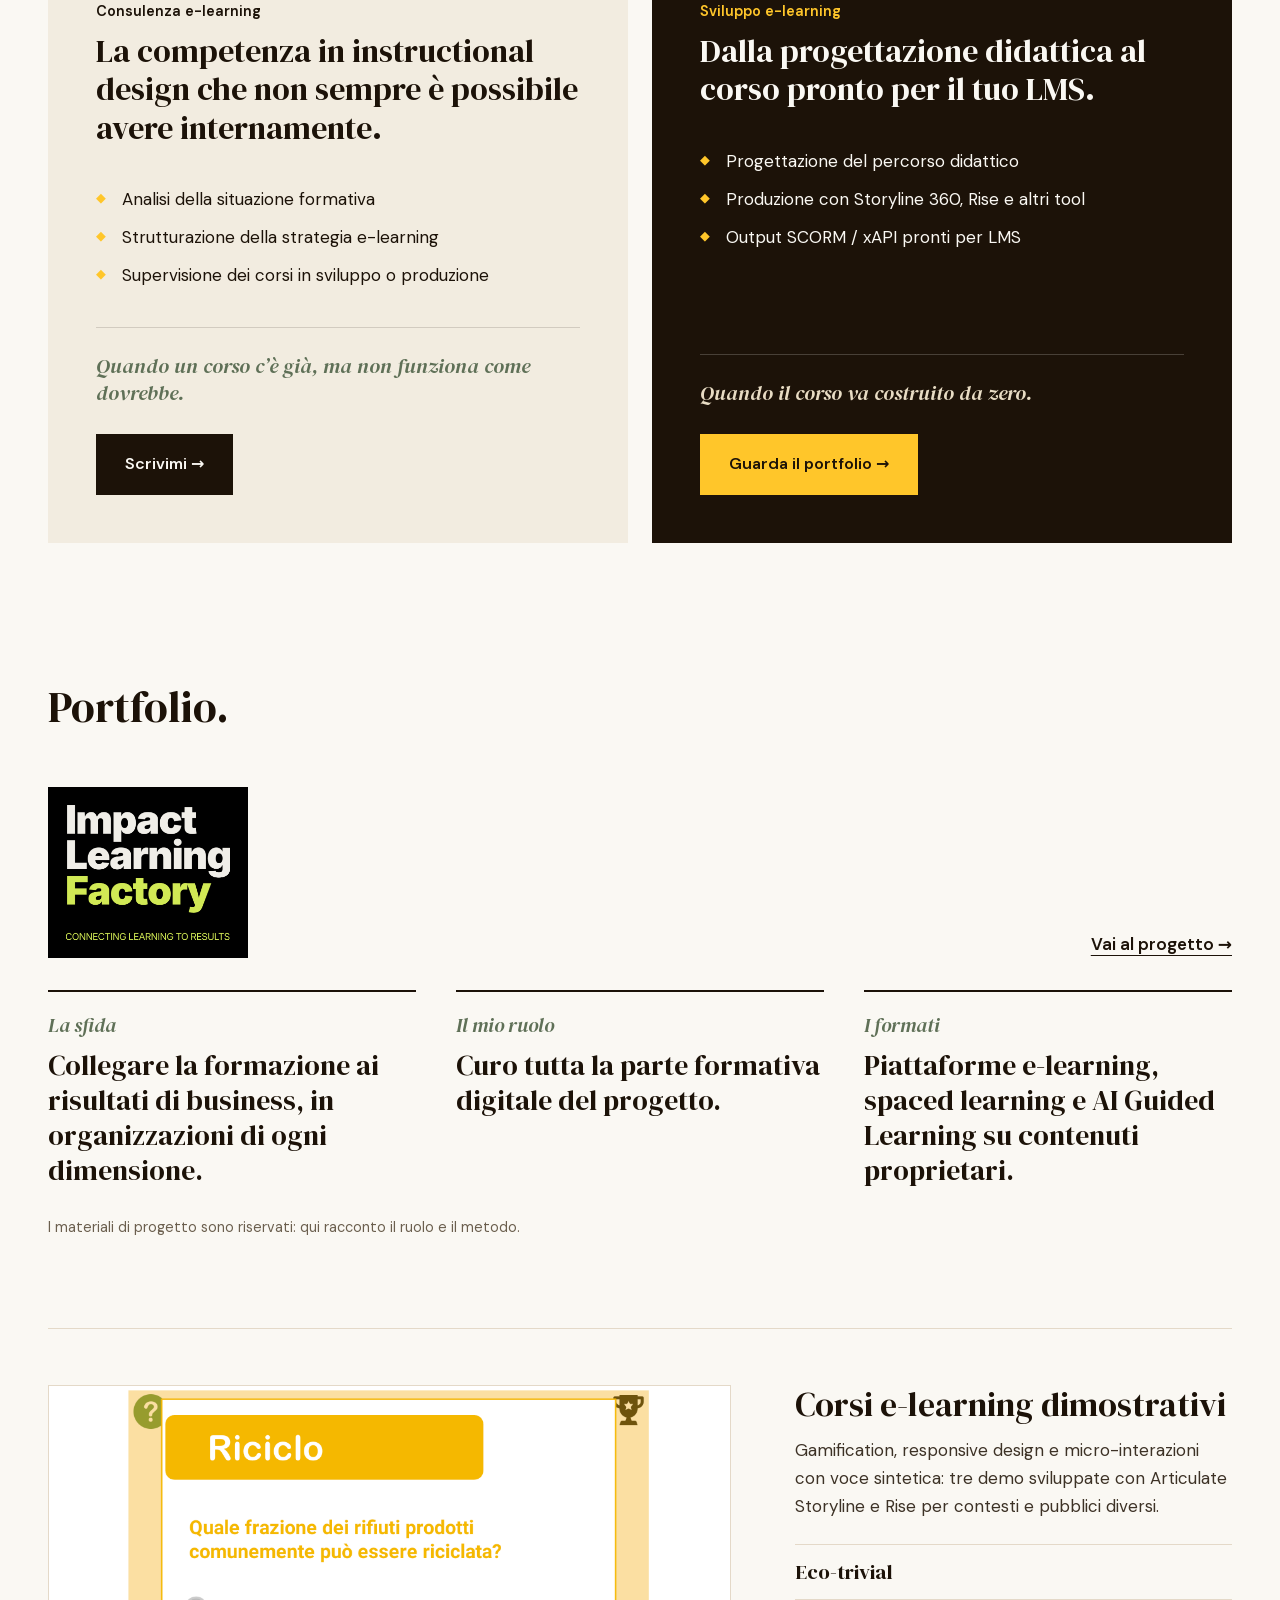
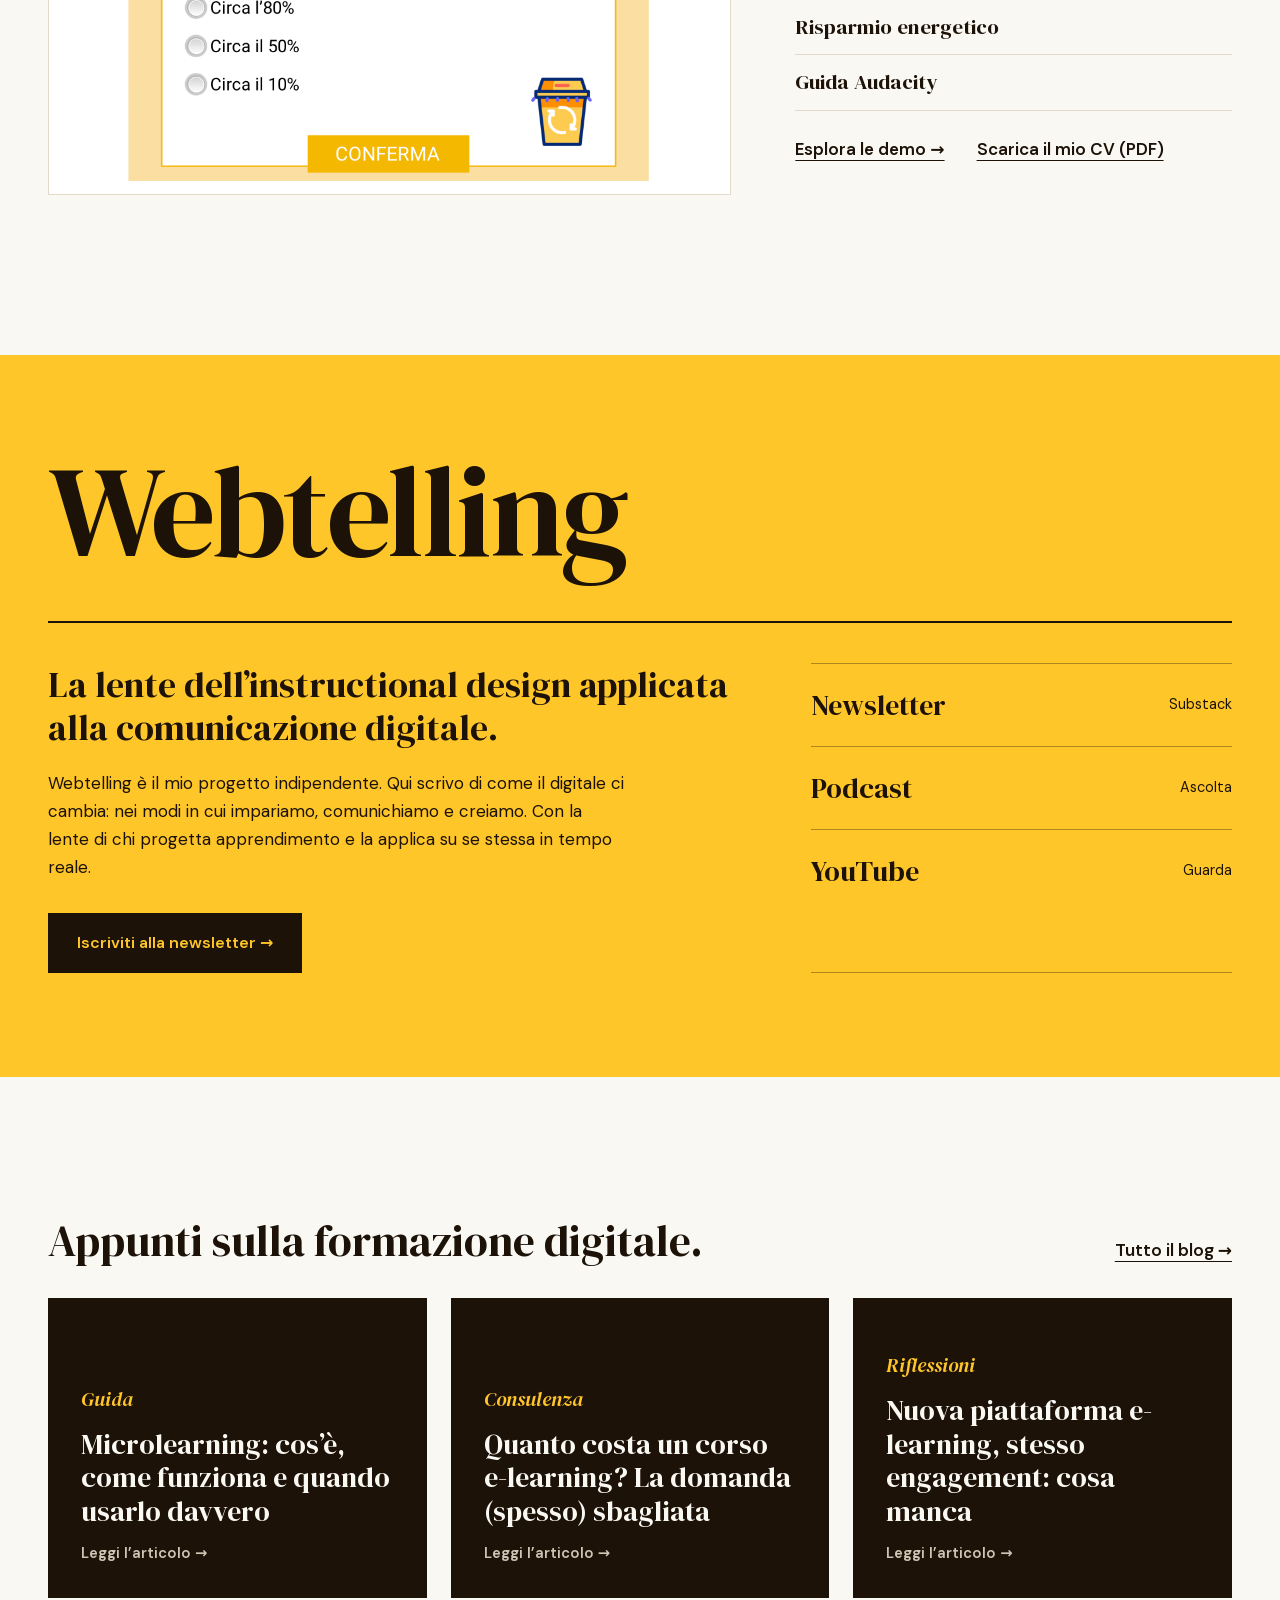
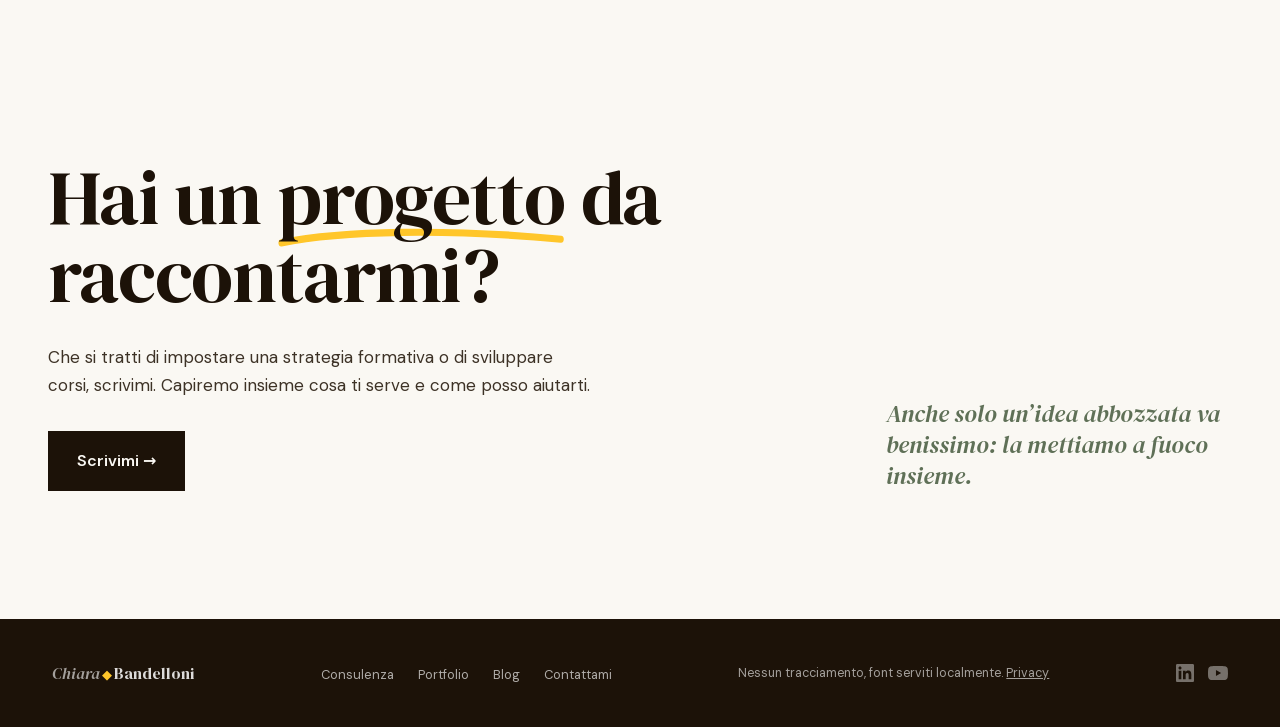
==== commit f3cd25fb: "Titoli aggiornati e sottolineatura a mano; home: sezione servizi a blocchi pieni Co-Authored-By: Cla" ====
--- a/index.html
+++ b/index.html
@@ -220,15 +220,33 @@
 /* ─────────────────────────────────────────
    SERVIZI
 ───────────────────────────────────────── */
-.services { display: flex; flex-wrap: wrap; gap: 40px 72px; }
-.services > .h-section { flex: 4 1 280px; }
-.services-cols { flex: 8 1 640px; min-width: 0; display: flex; flex-wrap: wrap; gap: 48px; }
-.service { flex: 1 1 280px; border-top: 2px solid var(--brown); padding-top: 24px; }
-.service-name { font-size: 0.92rem; font-weight: 600; margin-bottom: 6px; }
-.service-claim { font-family: var(--serif); font-size: 1.6rem; line-height: 1.25; margin-bottom: 24px; }
-.service-list { list-style: none; margin-bottom: 20px; border-bottom: 1px solid var(--border); }
-.service-list li { padding: 10px 0; border-top: 1px solid var(--border); }
-.service .note { font-size: 1.25rem; margin-bottom: 20px; }
+#consulenza > .h-section { margin-bottom: 48px; }
+.services { display: grid; grid-template-columns: 1fr 1fr; gap: 24px; }
+.service { display: flex; flex-direction: column; padding: 48px; background: var(--cream); color: var(--brown); }
+.service-name { font-size: 0.9rem; font-weight: 600; margin-bottom: 8px; }
+.service-claim { font-family: var(--serif); font-size: 2rem; line-height: 1.2; margin-bottom: 28px; }
+.service-list { list-style: none; margin-bottom: 28px; }
+.service-list li { position: relative; padding-left: 26px; margin: 10px 0; }
+.service-list li::before { content: "\25C6"; position: absolute; left: 0; top: 0.15em; color: var(--yellow); font-size: 0.8rem; }
+.service .note { margin-top: auto; padding-top: 24px; border-top: 1px solid rgba(28,18,8,.15); font-size: 1.3rem; margin-bottom: 28px; }
+.service .btn-dark, .service .btn-yellow { align-self: flex-start; }
+.service-dark { background: var(--brown); color: var(--warm-white); }
+.service-dark .service-name { color: var(--yellow); }
+.service-dark .note { color: #e8dcc4; border-top-color: rgba(250,248,243,.2); }
+.btn-yellow {
+  display: inline-block;
+  padding: 16px 28px;
+  background: var(--yellow);
+  color: var(--brown);
+  font-weight: 600;
+  font-size: 1rem;
+  text-decoration: none;
+  border: 1.5px solid var(--yellow);
+  transition: background 0.2s, color 0.2s;
+}
+.btn-yellow:hover { background: transparent; color: var(--yellow); }
+@media (max-width: 900px) { .services { grid-template-columns: 1fr; } }
+@media (max-width: 640px) { .service { padding: 28px; } }
 
 /* ─────────────────────────────────────────
    PORTFOLIO
@@ -604,7 +622,7 @@
   <section class="hero">
     <div class="hero-text">
       <p class="hero-kicker">Instructional designer freelance, digital learning design e consulenza</p>
-      <h1 class="hero-title">La formazione digitale che funziona davvero inizia prima dei contenuti.</h1>
+      <h1 class="hero-title">La formazione digitale che funziona davvero inizia <span class="swoosh">prima dei contenuti</span>.</h1>
       <p class="hero-desc">Aiuto le aziende a capire cosa serve, prima di aprire qualsiasi strumento. Dalla strategia formativa alla supervisione dei corsi, fino allo sviluppo: porto la competenza in instructional design che spesso manca internamente.</p>
       <a href="#contattami" class="btn-dark">Parliamo del tuo progetto →</a>
     </div>
@@ -617,7 +635,7 @@
 
 <!-- ── METODO ── -->
 <section class="wrap block" id="metodo">
-  <h2 class="h-section method-title">Come lavoro: si parte dal bisogno, non dallo strumento.</h2>
+  <h2 class="h-section method-title">Come lavoro: si parte <span class="swoosh">dal bisogno</span>, non dallo strumento.</h2>
   <div class="method-steps">
     <div class="method-step first">
       <p class="method-num">1</p>
@@ -644,38 +662,36 @@
 
 <!-- ── COSA FACCIO ── -->
 <section class="wrap block" id="consulenza">
+  <h2 class="h-section">Due modi per lavorare <span class="swoosh">con me</span>.</h2>
   <div class="services">
-    <h2 class="h-section">Due modi per lavorare insieme.</h2>
-    <div class="services-cols">
-      <div class="service">
-        <h3 class="service-name">Consulenza e-learning</h3>
-        <p class="service-claim">La competenza in instructional design che non sempre è possibile avere internamente.</p>
-        <ul class="service-list">
-          <li>Analisi della situazione formativa</li>
-          <li>Strutturazione della strategia e-learning</li>
-          <li>Supervisione dei corsi in sviluppo o produzione</li>
-        </ul>
-        <p class="note">Quando un corso c’è già, ma non funziona come dovrebbe.</p>
-        <a href="#contattami" class="text-link">Scrivimi</a>
-      </div>
-      <div class="service">
-        <h3 class="service-name">Sviluppo e-learning</h3>
-        <p class="service-claim">Dalla progettazione didattica al corso pronto per il tuo LMS.</p>
-        <ul class="service-list">
-          <li>Progettazione del percorso didattico</li>
-          <li>Produzione con Storyline 360, Rise e altri tool</li>
-          <li>Output SCORM / xAPI pronti per LMS</li>
-        </ul>
-        <p class="note">Quando il corso va costruito da zero.</p>
-        <a href="#portfolio" class="text-link">Guarda il portfolio</a>
-      </div>
+    <div class="service">
+      <h3 class="service-name">Consulenza e-learning</h3>
+      <p class="service-claim">La competenza in instructional design che non sempre è possibile avere internamente.</p>
+      <ul class="service-list">
+        <li>Analisi della situazione formativa</li>
+        <li>Strutturazione della strategia e-learning</li>
+        <li>Supervisione dei corsi in sviluppo o produzione</li>
+      </ul>
+      <p class="note">Quando un corso c’è già, ma non funziona come dovrebbe.</p>
+      <a href="#contattami" class="btn-dark">Scrivimi →</a>
+    </div>
+    <div class="service service-dark">
+      <h3 class="service-name">Sviluppo e-learning</h3>
+      <p class="service-claim">Dalla progettazione didattica al corso pronto per il tuo LMS.</p>
+      <ul class="service-list">
+        <li>Progettazione del percorso didattico</li>
+        <li>Produzione con Storyline 360, Rise e altri tool</li>
+        <li>Output SCORM / xAPI pronti per LMS</li>
+      </ul>
+      <p class="note">Quando il corso va costruito da zero.</p>
+      <a href="#portfolio" class="btn-yellow">Guarda il portfolio →</a>
     </div>
   </div>
 </section>
 
 <!-- ── PORTFOLIO ── -->
 <section class="wrap block portfolio" id="portfolio">
-  <h2 class="h-section">Il lavoro, nel concreto.</h2>
+  <h2 class="h-section">Portfolio.</h2>
 
   <article>
     <div class="case-head">
@@ -764,7 +780,7 @@
 <!-- ── CTA ── -->
 <section class="wrap contact" id="contattami">
   <div class="contact-text">
-    <h2 class="contact-title">Hai un progetto da raccontarmi?</h2>
+    <h2 class="contact-title">Hai un <span class="swoosh">progetto</span> da raccontarmi?</h2>
     <p>Che si tratti di impostare una strategia formativa o di sviluppare corsi, scrivimi. Capiremo insieme cosa ti serve e come posso aiutarti.</p>
     <a href="contattami.html" class="btn-dark">Scrivimi →</a>
   </div>
--- a/search.css
+++ b/search.css
@@ -141,3 +141,20 @@
   #search-overlay { padding: 60px 16px 16px; }
   #search-kbd { display: none; }
 }
+
+/* ── SOTTOLINEATURA A MANO ── */
+.swoosh {
+  white-space: nowrap;
+  padding-bottom: 0;
+  background-image: url("data:image/svg+xml,%3Csvg xmlns='http://www.w3.org/2000/svg' viewBox='0 0 200 14' preserveAspectRatio='none'%3E%3Cpath d='M3 10 C 45 3, 120 2, 197 8' fill='none' stroke='%23ffc62a' stroke-width='4' stroke-linecap='round'/%3E%3C/svg%3E");
+  background-repeat: no-repeat;
+  background-position: left bottom;
+  background-size: 100% 0.32em;
+}
+.swoosh-dark {
+  background-image: url("data:image/svg+xml,%3Csvg xmlns='http://www.w3.org/2000/svg' viewBox='0 0 200 14' preserveAspectRatio='none'%3E%3Cpath d='M3 10 C 45 3, 120 2, 197 8' fill='none' stroke='%231c1208' stroke-width='4' stroke-linecap='round'/%3E%3C/svg%3E");
+}
+@media (prefers-reduced-motion: no-preference) {
+  .swoosh-anim .swoosh { background-size: 0% 0.32em; transition: background-size 0.6s ease-out; }
+  .swoosh-anim .swoosh.drawn { background-size: 100% 0.32em; }
+}
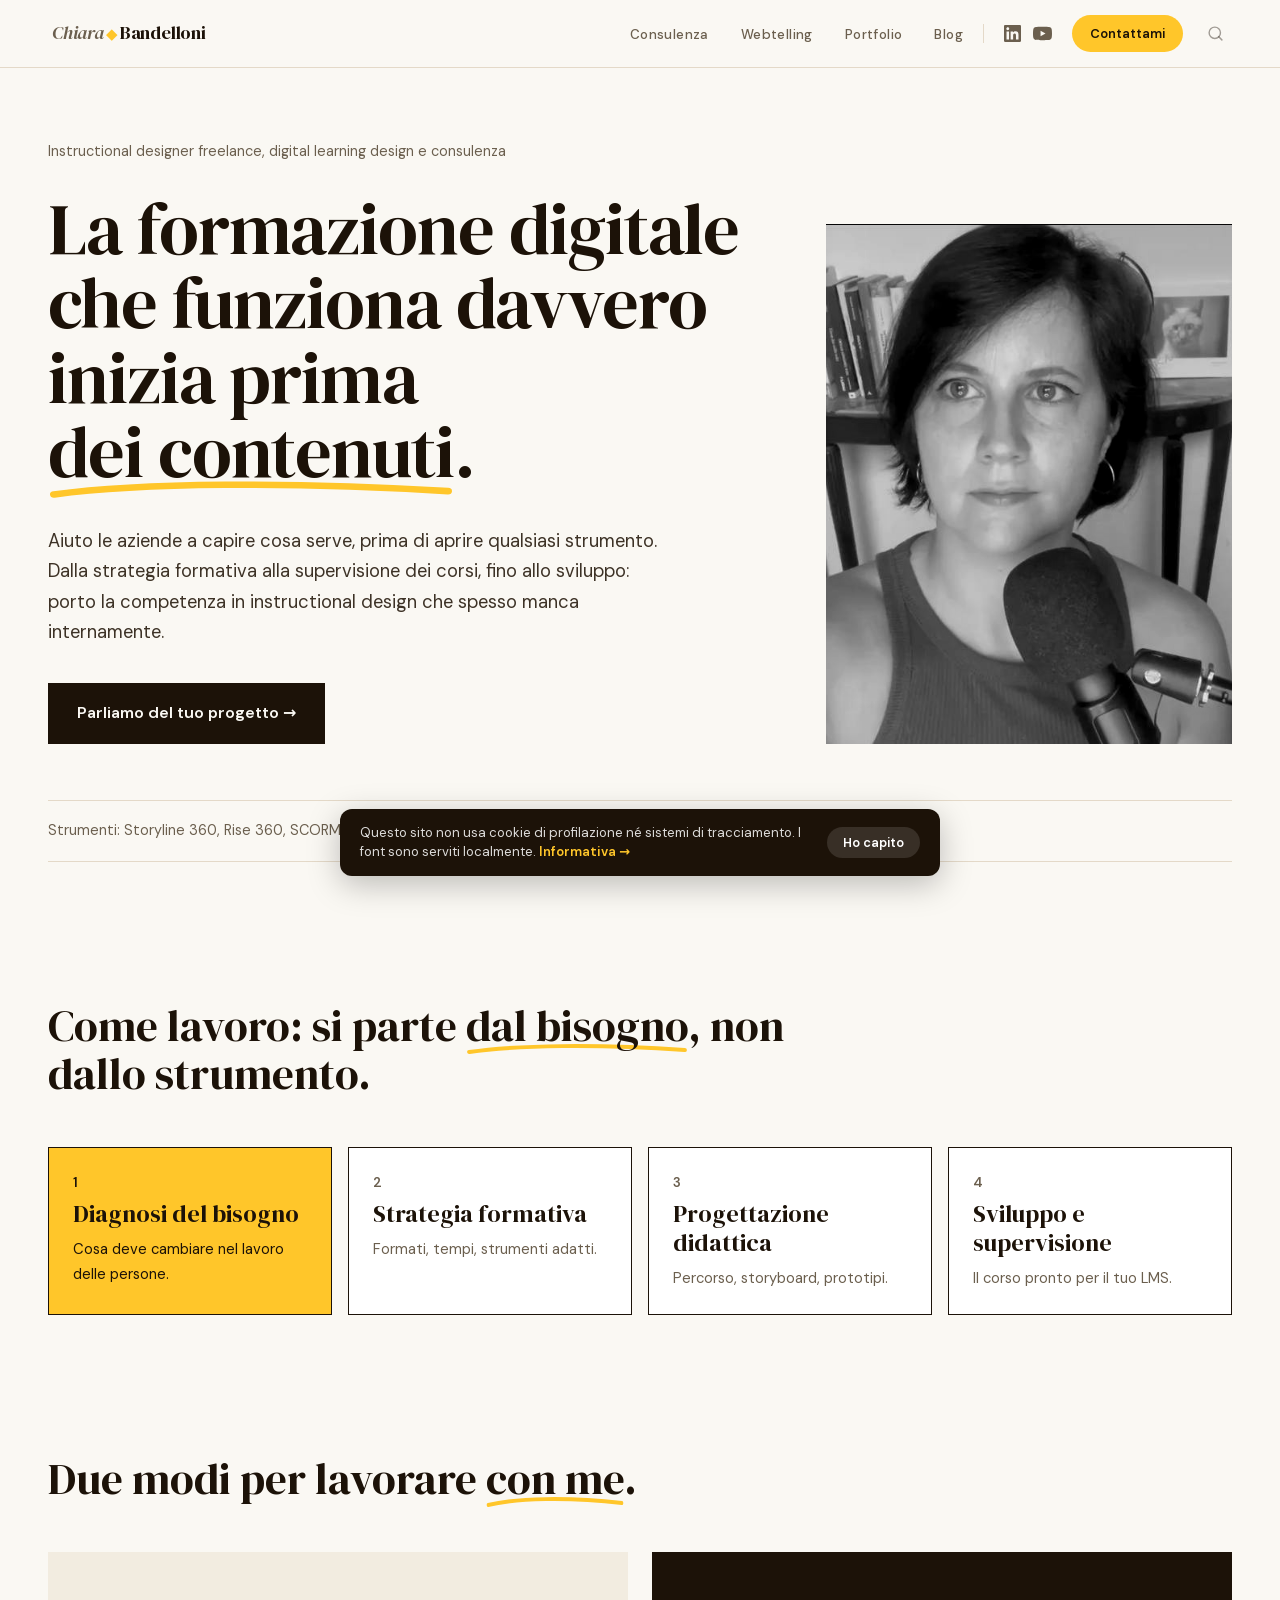
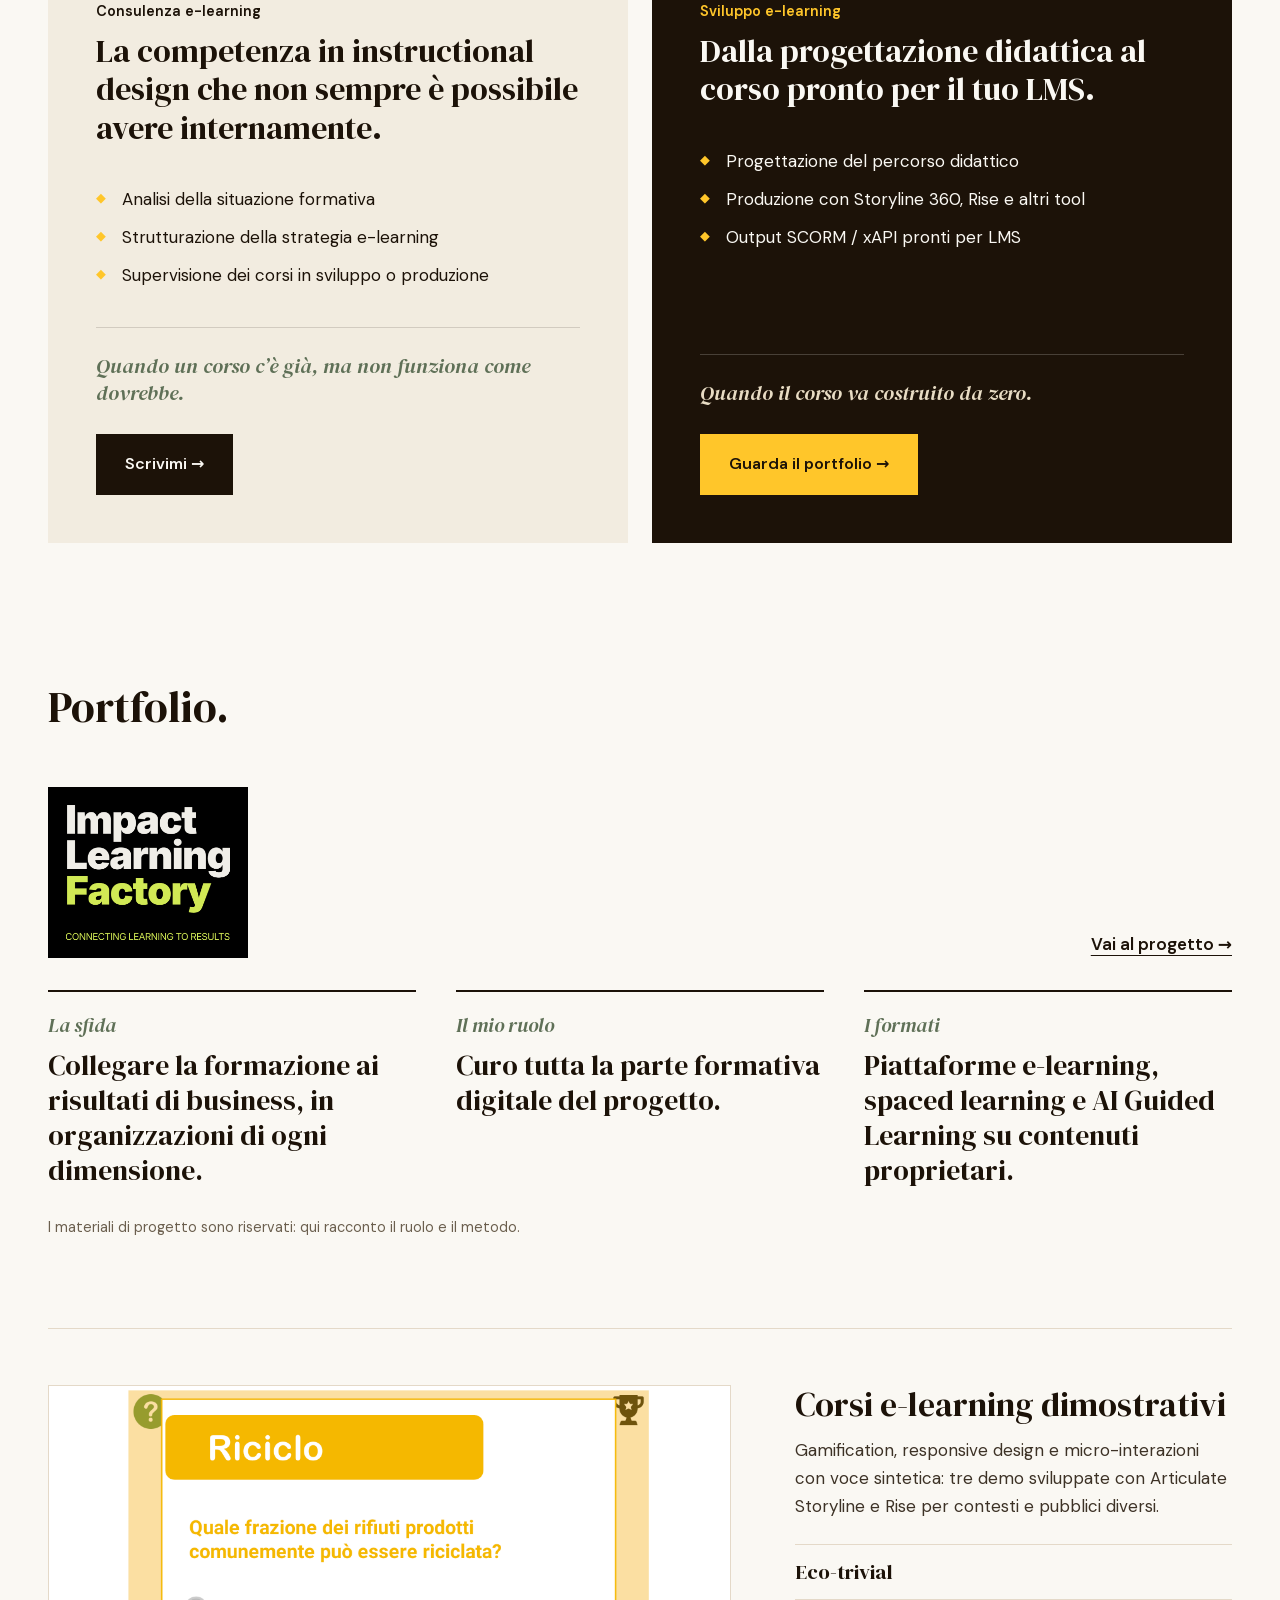
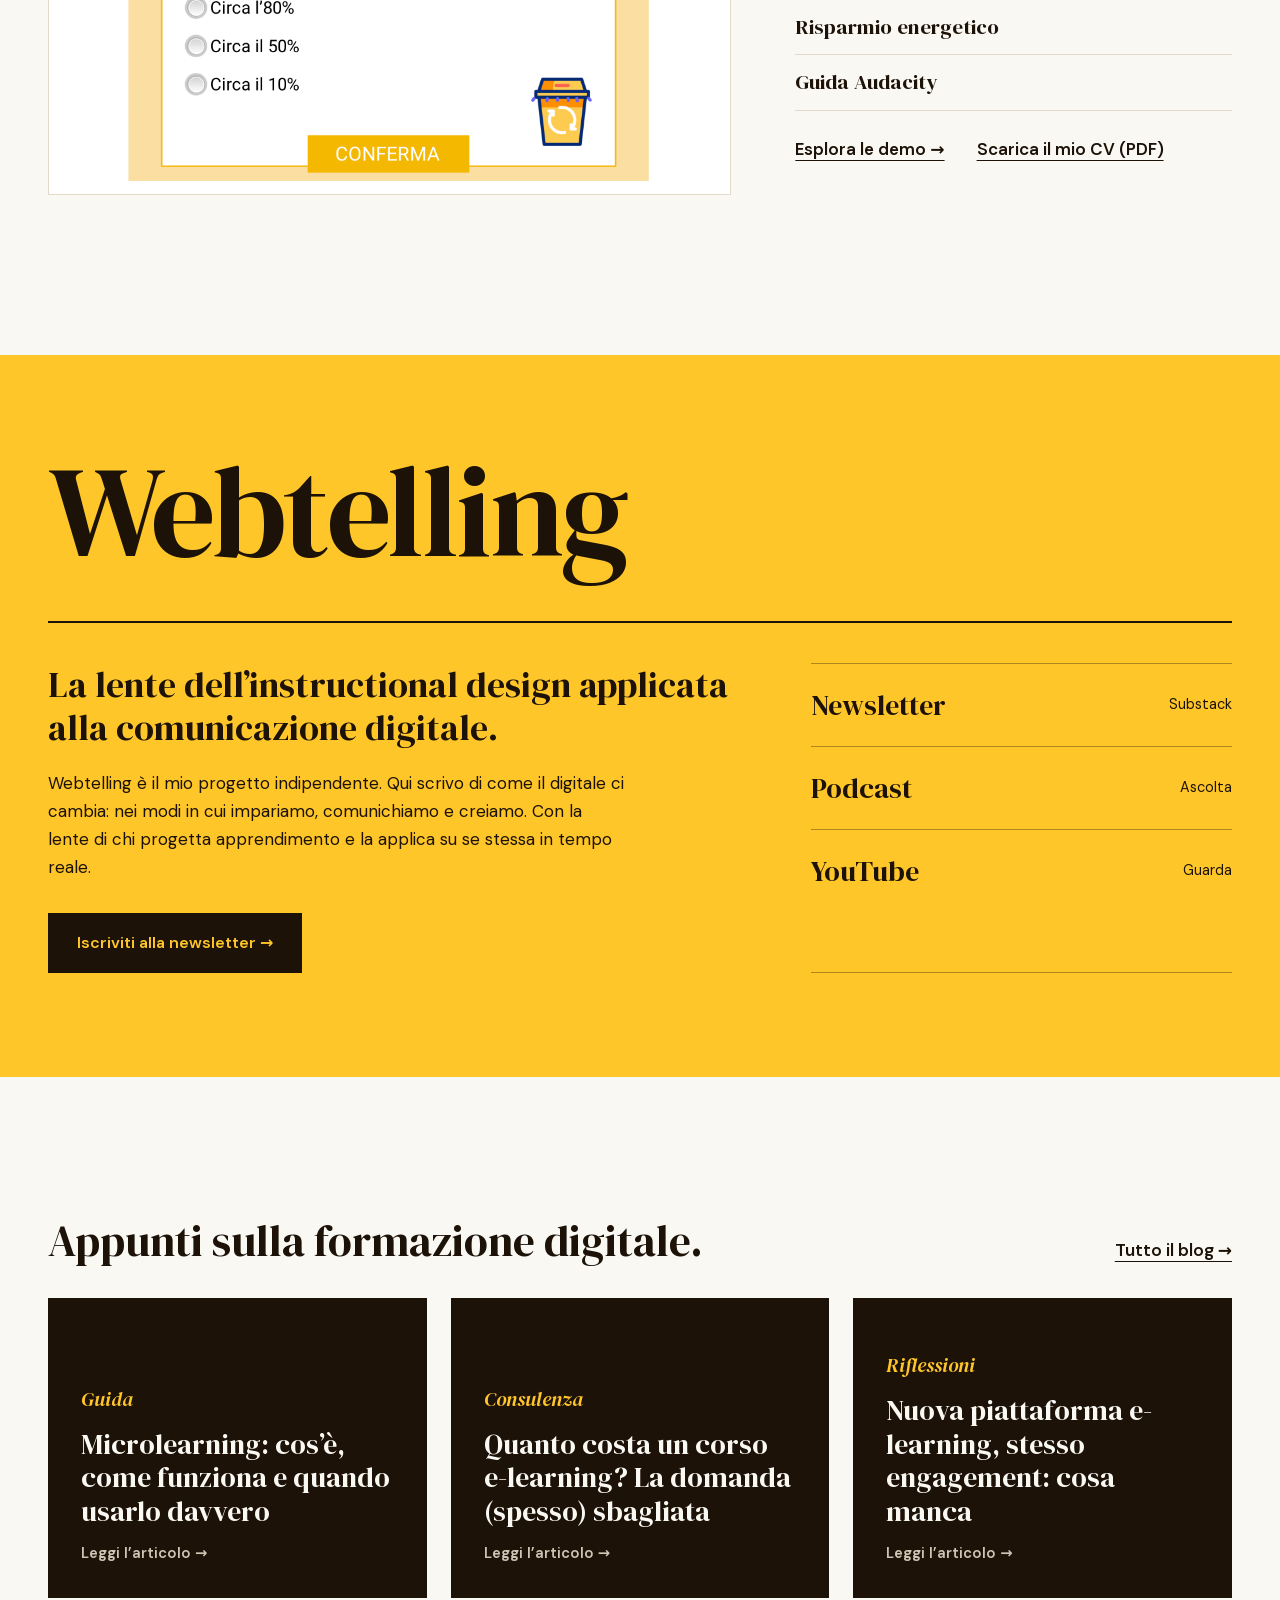
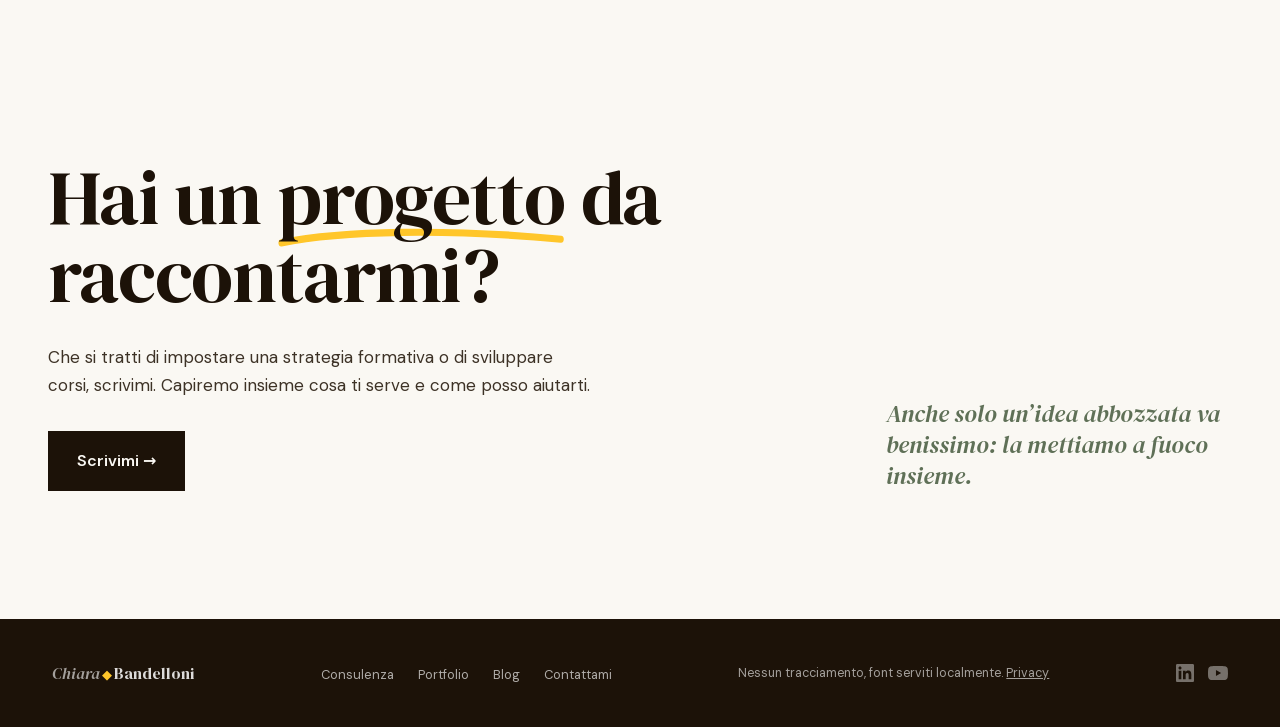
==== commit 6e50bc2e: "Home: sottolineatura su 'dei contenuti' Co-Authored-By: Claude Opus 5.5 (1M context) <noreply@anthro" ====
--- a/index.html
+++ b/index.html
@@ -622,7 +622,7 @@
   <section class="hero">
     <div class="hero-text">
       <p class="hero-kicker">Instructional designer freelance, digital learning design e consulenza</p>
-      <h1 class="hero-title">La formazione digitale che funziona davvero inizia <span class="swoosh">prima dei contenuti</span>.</h1>
+      <h1 class="hero-title">La formazione digitale che funziona davvero inizia prima <span class="swoosh">dei contenuti</span>.</h1>
       <p class="hero-desc">Aiuto le aziende a capire cosa serve, prima di aprire qualsiasi strumento. Dalla strategia formativa alla supervisione dei corsi, fino allo sviluppo: porto la competenza in instructional design che spesso manca internamente.</p>
       <a href="#contattami" class="btn-dark">Parliamo del tuo progetto →</a>
     </div>
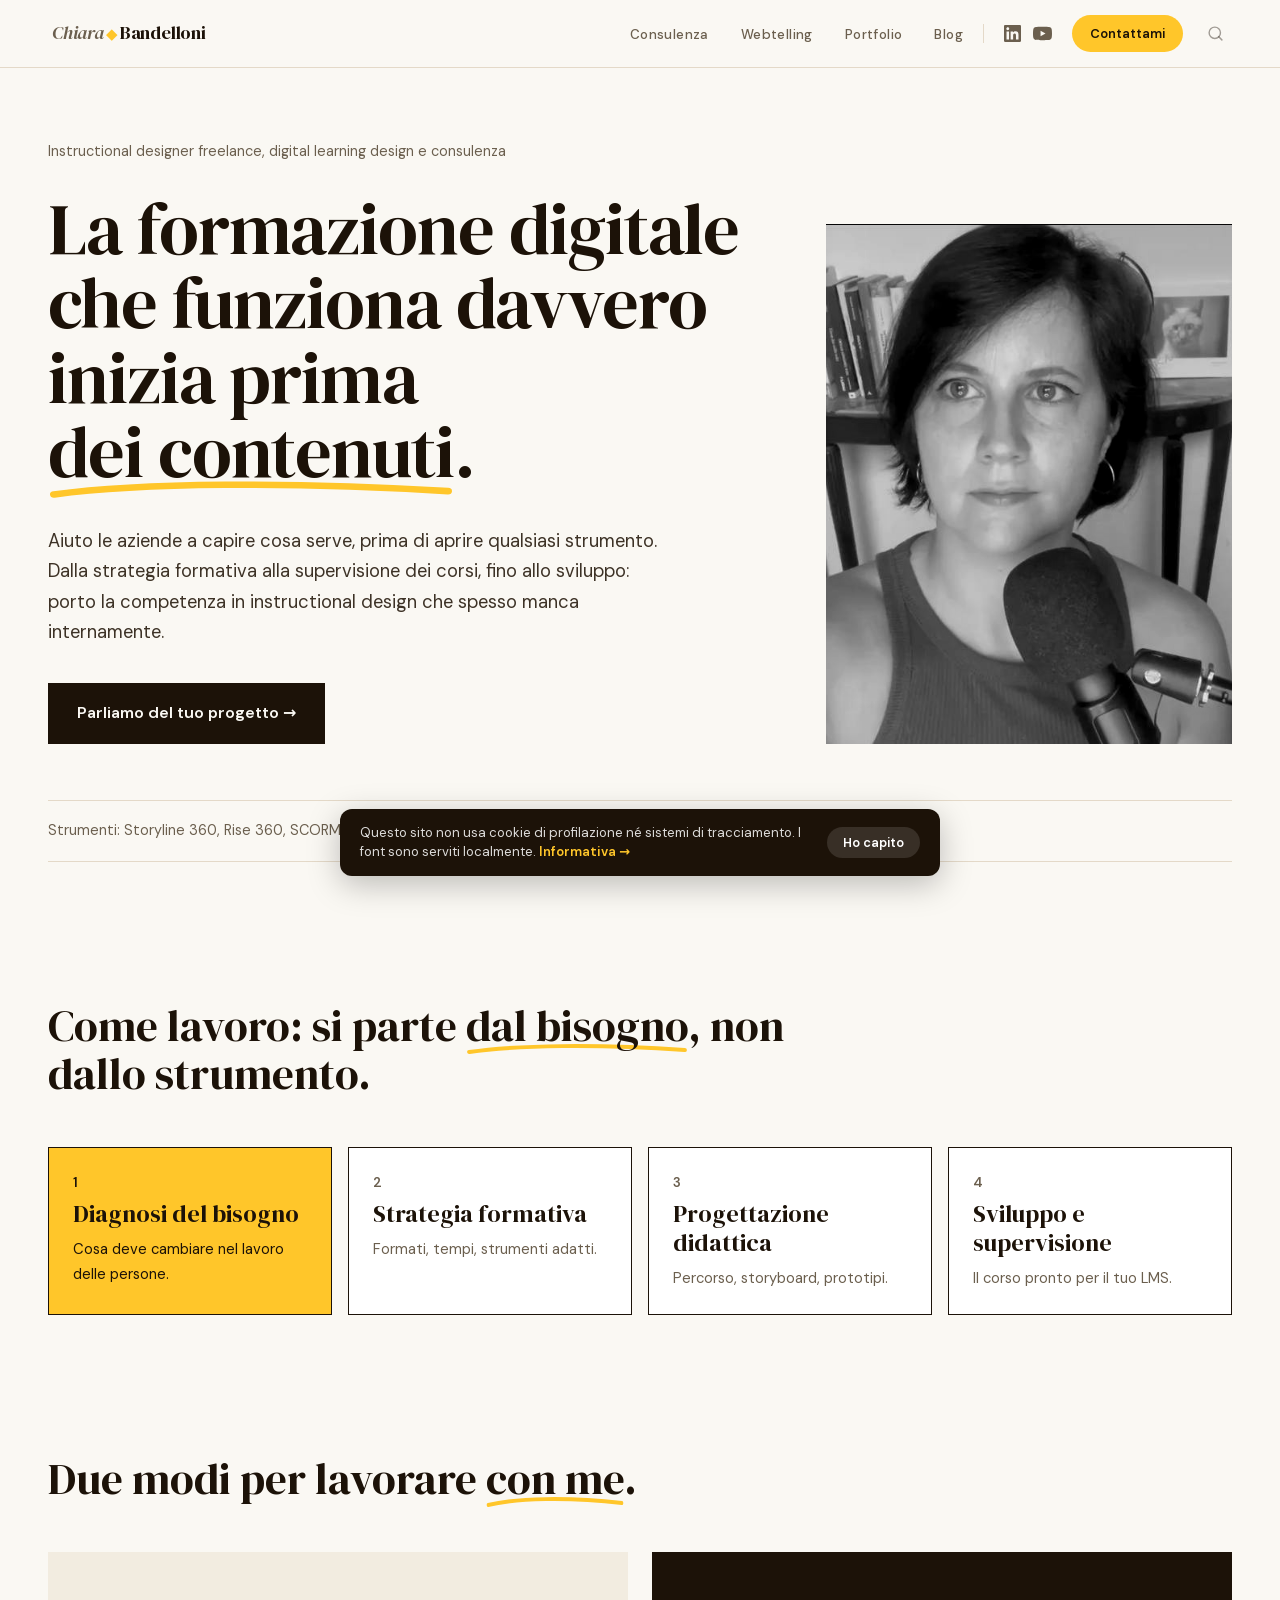
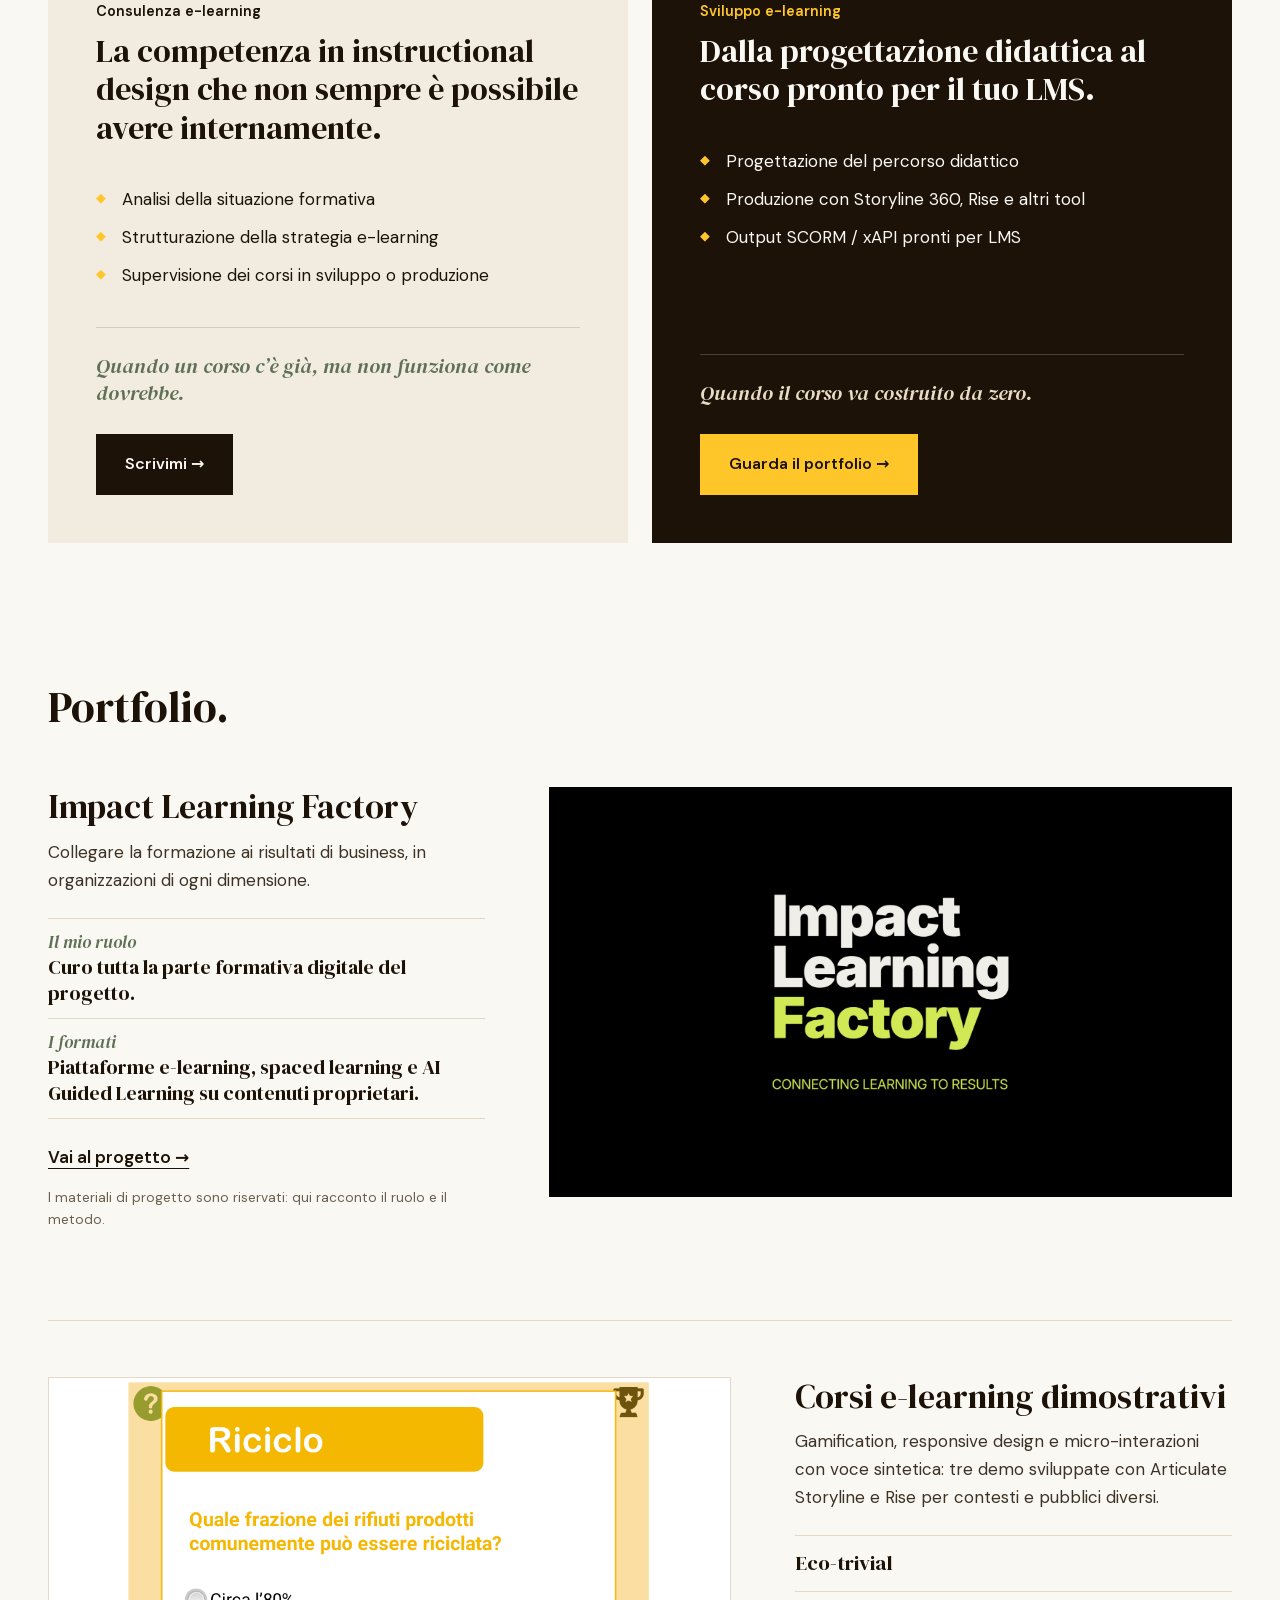
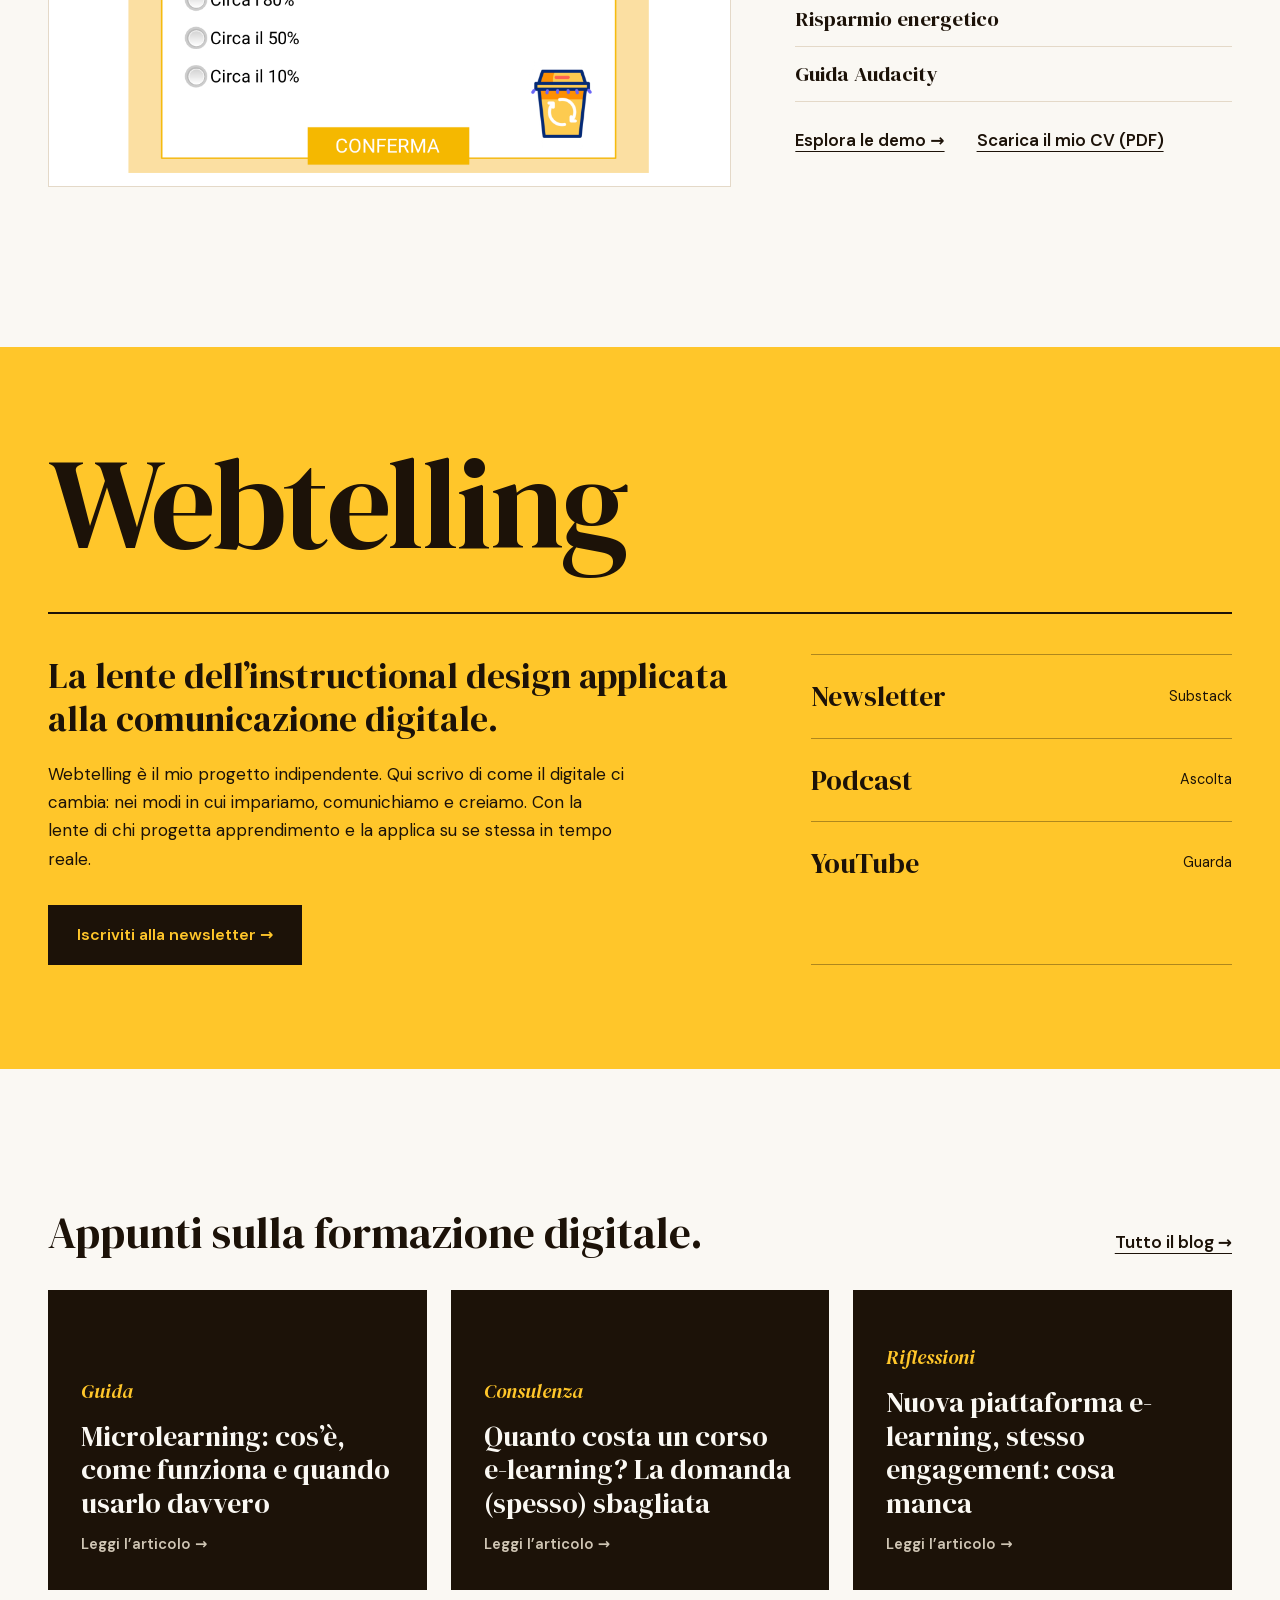
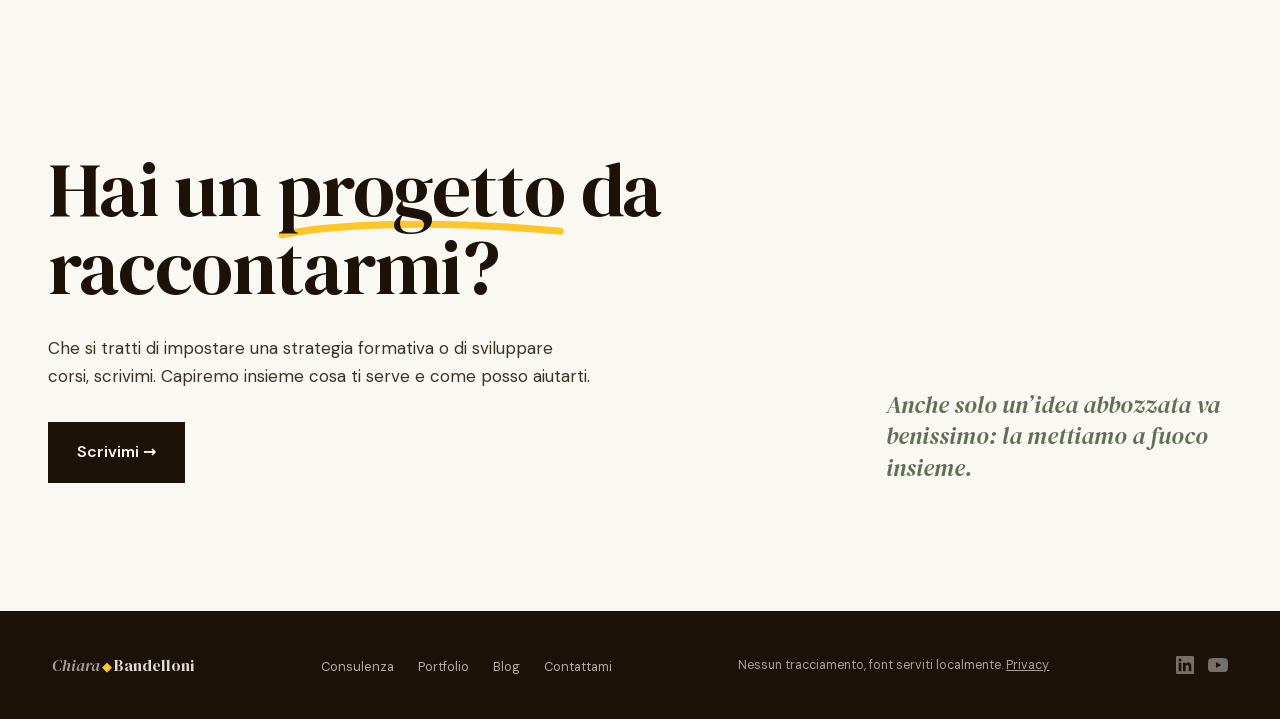
==== commit 21991737: "Home: blocco Impact speculare alla demo Co-Authored-By: Claude Opus 5.5 (1M context) <noreply@anthro" ====
--- a/index.html
+++ b/index.html
@@ -252,18 +252,25 @@
    PORTFOLIO
 ───────────────────────────────────────── */
 .portfolio .h-section { margin-bottom: 56px; }
-.case-head {
-  display: flex; flex-wrap: wrap; justify-content: space-between; align-items: baseline;
-  gap: 8px 32px; margin-bottom: 32px;
-}
 .case-title { font-family: var(--serif); font-weight: 400; font-size: 2.1rem; line-height: 1.15; }
-.case-head:has(.case-logo) { align-items: flex-end; }
-.case-logo { display: block; width: 200px; height: auto; }
-.case-cols { display: flex; flex-wrap: wrap; gap: 32px 40px; }
-.case-col { flex: 1 1 300px; border-top: 2px solid var(--brown); padding-top: 20px; }
-.case-col .note { font-size: 1.25rem; margin-bottom: 10px; }
-.case-col p:last-child { font-family: var(--serif); font-size: 1.75rem; line-height: 1.25; }
-.case-small { margin-top: 28px; font-size: 0.9rem; color: var(--muted); }
+
+.case-impact {
+  display: flex; flex-direction: row-reverse; flex-wrap: wrap; gap: 32px 64px; align-items: flex-start;
+}
+.case-impact-text { flex: 5 1 320px; min-width: 0; }
+.case-impact-text .case-title { margin-bottom: 12px; }
+.case-impact-text > p:first-of-type { color: #3d3226; margin-bottom: 24px; }
+.case-impact figure {
+  flex: 7 1 520px; min-width: 0;
+  display: flex; align-items: center; justify-content: center;
+  aspect-ratio: 2160 / 1294; background: #000;
+}
+.case-impact figure img { display: block; width: 42%; height: auto; }
+.impact-list { list-style: none; margin-bottom: 24px; border-bottom: 1px solid var(--border); }
+.impact-list li { padding: 12px 0; border-top: 1px solid var(--border); }
+.impact-list .note { display: block; font-size: 1.1rem; }
+.impact-list .impact-value { display: block; font-family: var(--serif); font-size: 1.25rem; line-height: 1.3; }
+.case-small { margin-top: 16px; font-size: 0.85rem; color: var(--muted); }
 
 .case-demo {
   display: flex; flex-wrap: wrap; gap: 32px 64px; align-items: flex-start;
@@ -511,7 +518,6 @@
   .wt-channel { font-size: 1.4rem; }
   .blog-card { min-height: 240px; padding: 24px; }
   .blog-title { font-size: 1.4rem; }
-  .case-logo { width: 160px; }
   .contact { padding-top: 100px; padding-bottom: 80px; }
 
   /* Footer */
@@ -693,26 +699,20 @@
 <section class="wrap block portfolio" id="portfolio">
   <h2 class="h-section">Portfolio.</h2>
 
-  <article>
-    <div class="case-head">
-      <h3 class="case-title"><img src="img/impact-learning-factory-logo.png" alt="Impact Learning Factory" class="case-logo" width="788" height="673"></h3>
+  <article class="case-impact">
+    <figure>
+      <img src="img/impact-learning-factory-logo.png" alt="Impact Learning Factory" width="788" height="673">
+    </figure>
+    <div class="case-impact-text">
+      <h3 class="case-title">Impact Learning Factory</h3>
+      <p>Collegare la formazione ai risultati di business, in organizzazioni di ogni dimensione.</p>
+      <ul class="impact-list">
+        <li><span class="note">Il mio ruolo</span><span class="impact-value">Curo tutta la parte formativa digitale del progetto.</span></li>
+        <li><span class="note">I formati</span><span class="impact-value">Piattaforme e-learning, spaced learning e AI Guided Learning su contenuti proprietari.</span></li>
+      </ul>
       <a href="https://impactlearningfactory.it/" target="_blank" rel="noopener" class="text-link">Vai al progetto →</a>
-    </div>
-    <div class="case-cols">
-      <div class="case-col">
-        <p class="note">La sfida</p>
-        <p>Collegare la formazione ai risultati di business, in organizzazioni di ogni dimensione.</p>
-      </div>
-      <div class="case-col">
-        <p class="note">Il mio ruolo</p>
-        <p>Curo tutta la parte formativa digitale del progetto.</p>
-      </div>
-      <div class="case-col">
-        <p class="note">I formati</p>
-        <p>Piattaforme e-learning, spaced learning e AI Guided Learning su contenuti proprietari.</p>
-      </div>
-    </div>
-    <p class="case-small">I materiali di progetto sono riservati: qui racconto il ruolo e il metodo.</p>
+      <p class="case-small">I materiali di progetto sono riservati: qui racconto il ruolo e il metodo.</p>
+    </div>
   </article>
 
   <article class="case-demo">
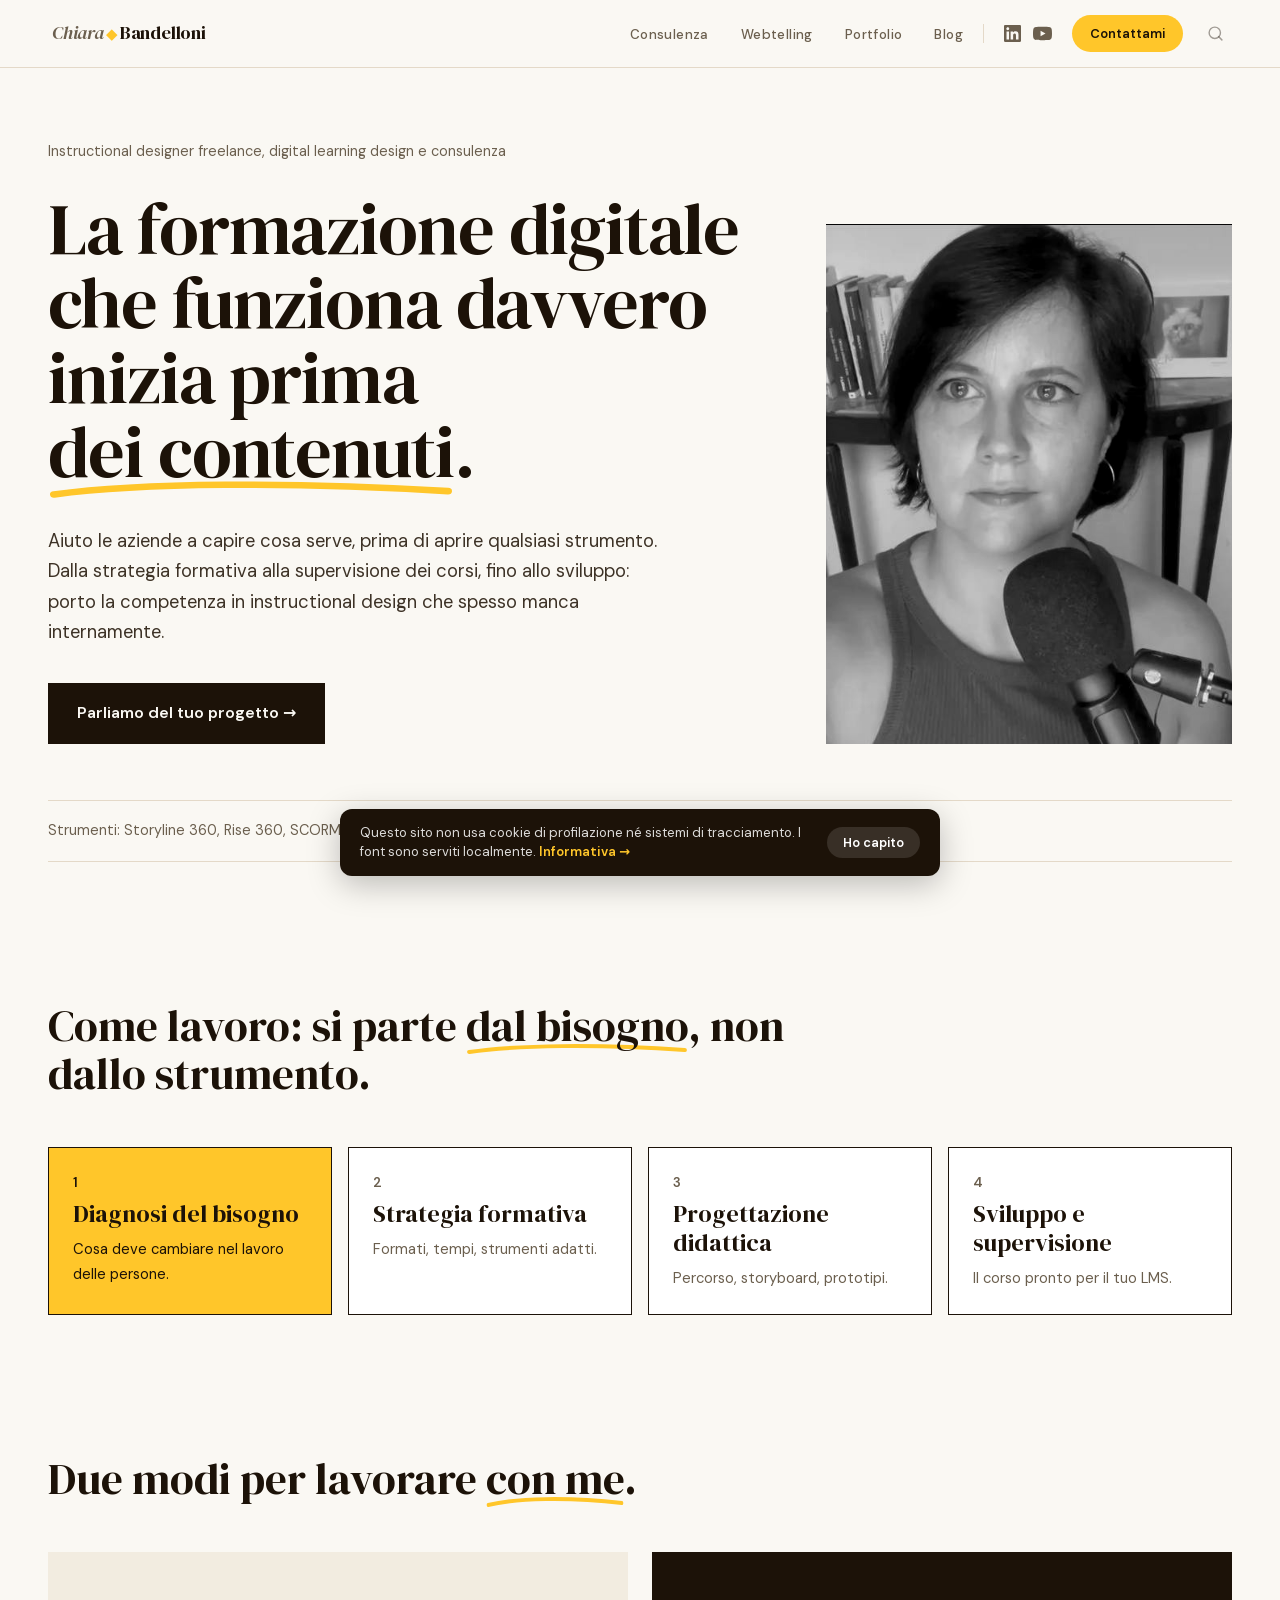
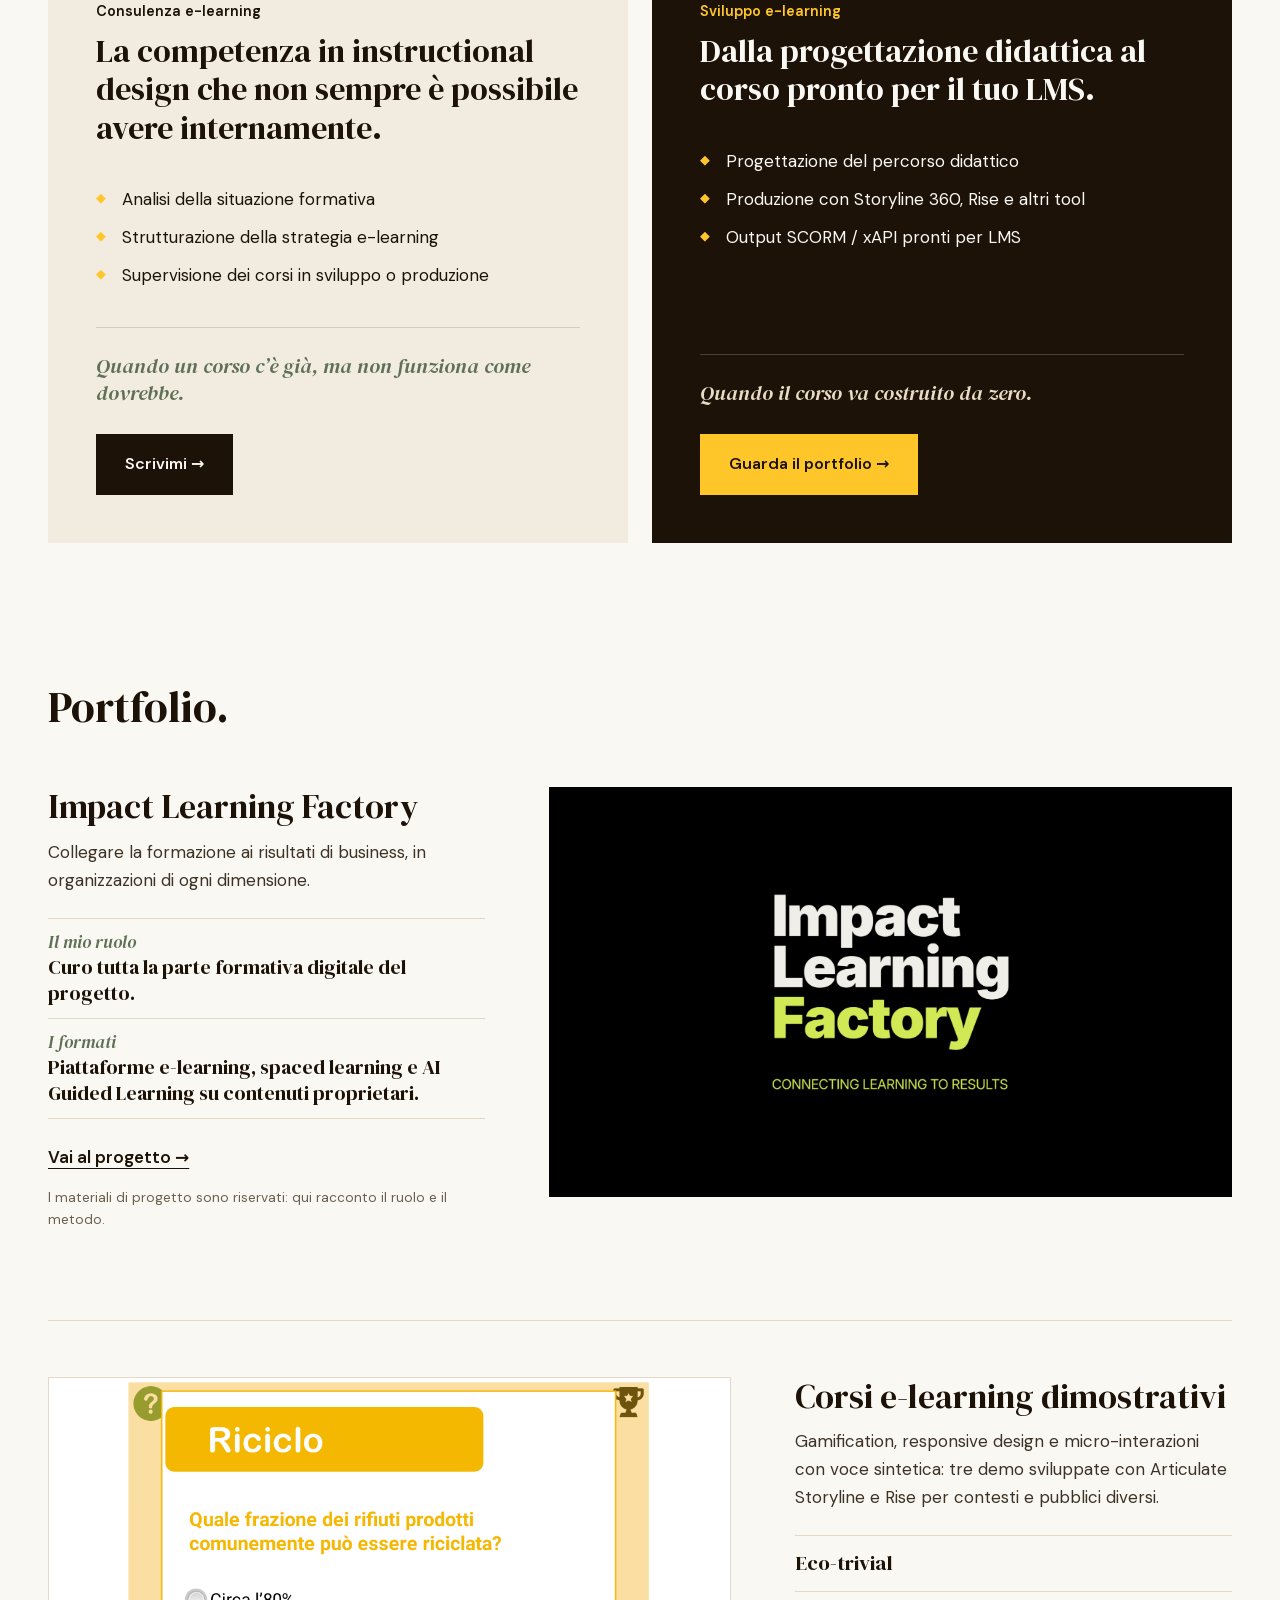
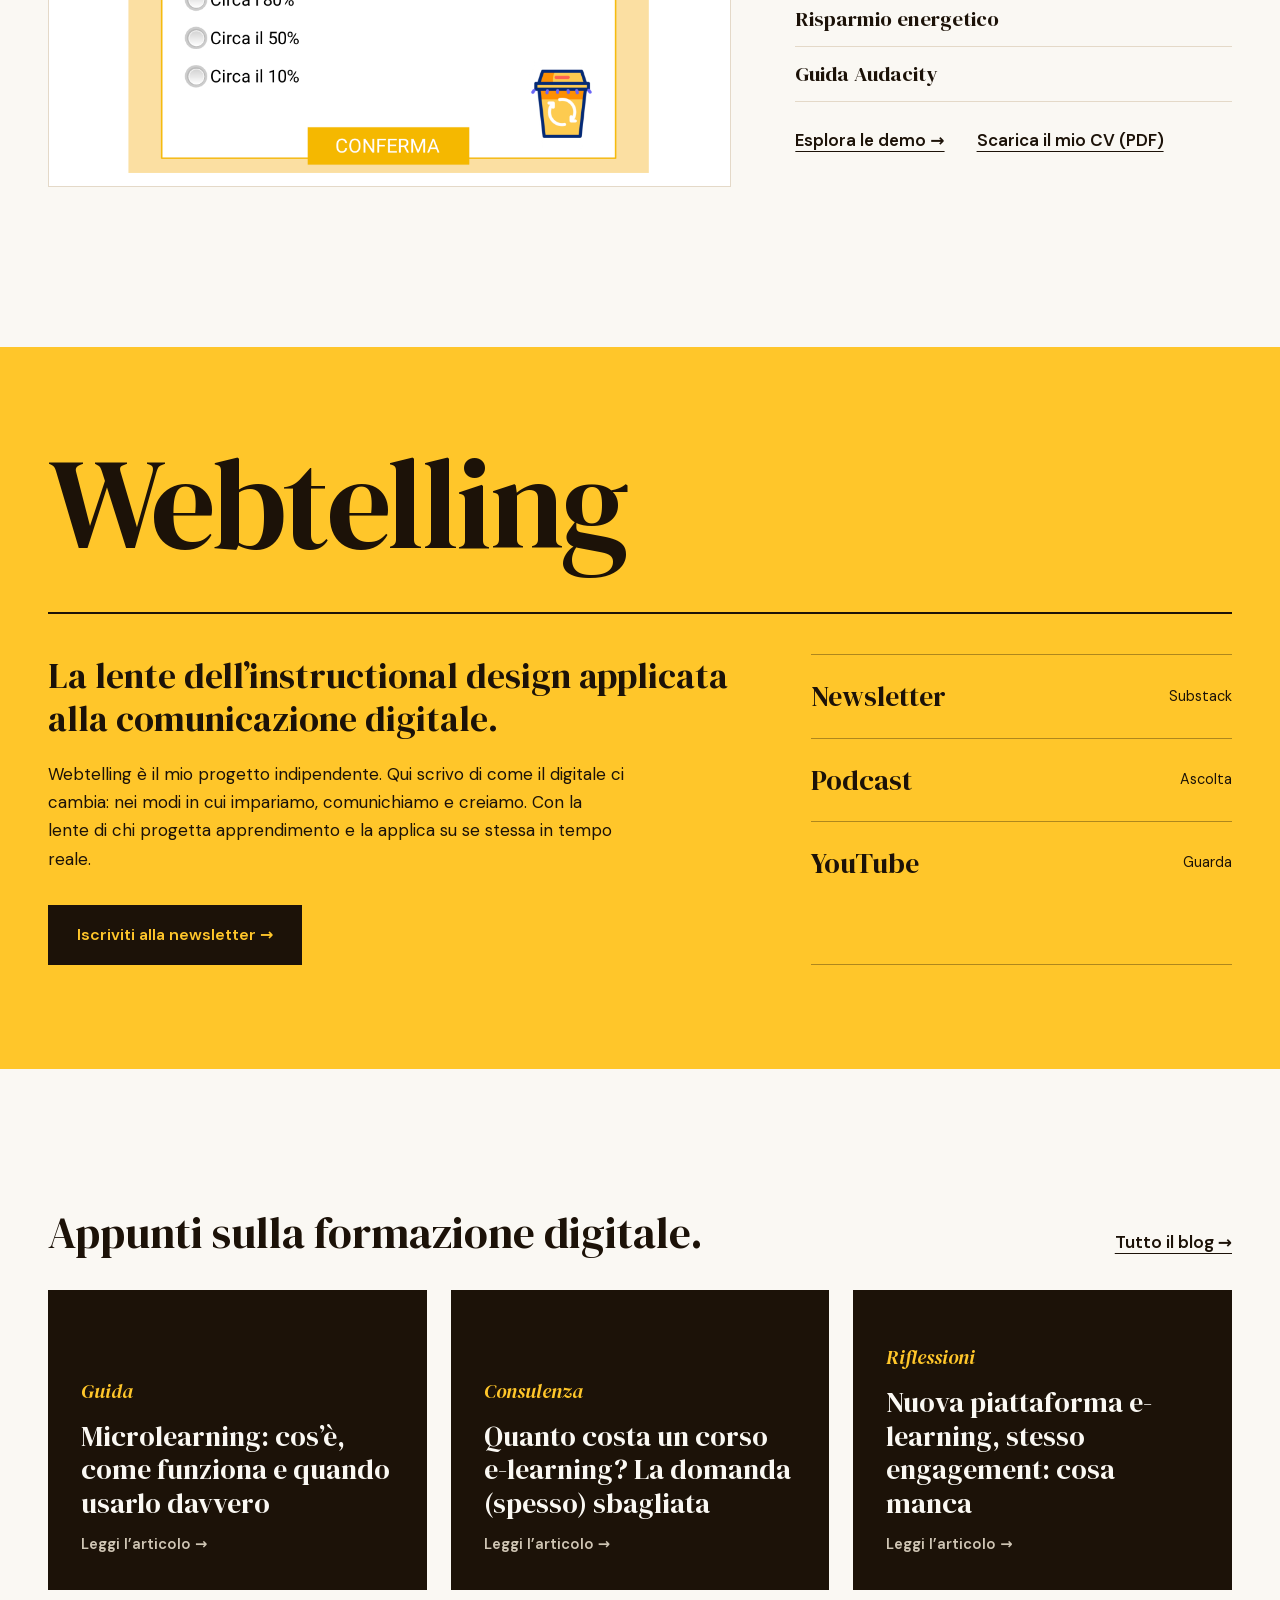
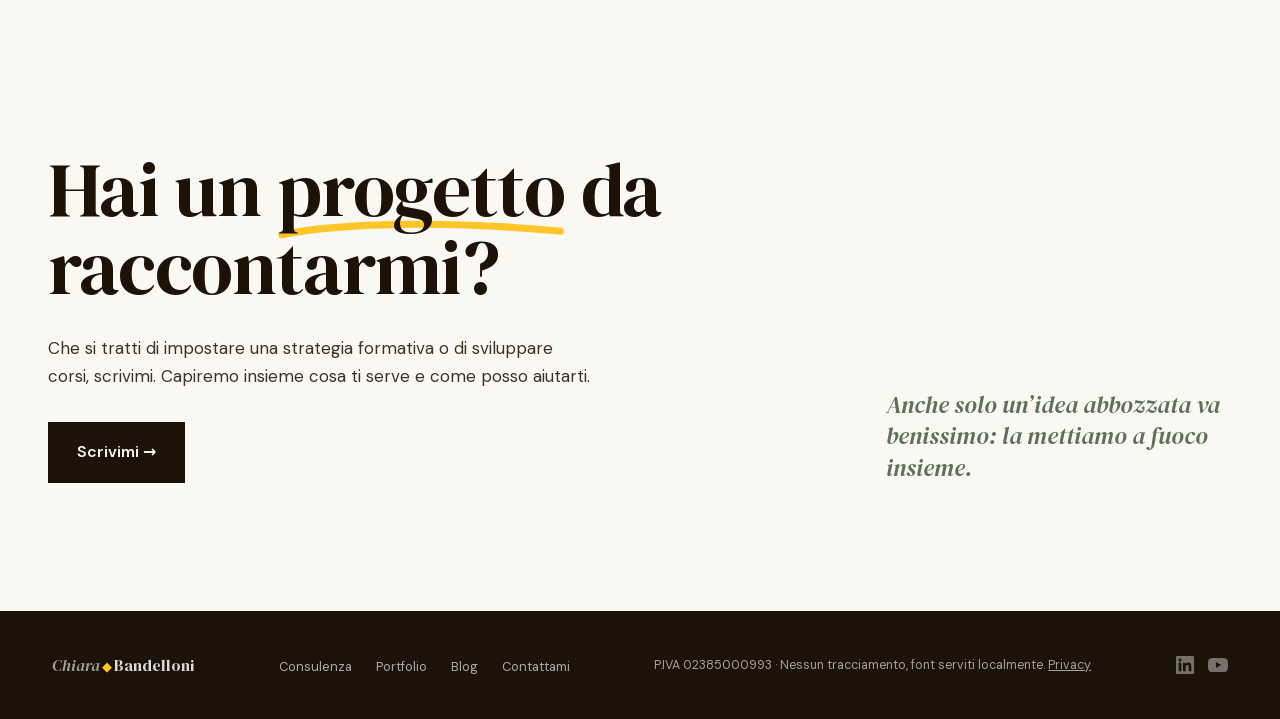
==== commit 320c6eaf: "Footer: aggiunta partita IVA su tutte le pagine Co-Authored-By: Claude Sonnet 5.5 <noreply@anthropic" ====
--- a/index.html
+++ b/index.html
@@ -799,7 +799,7 @@
     <li><a href="blog/index.html">Blog</a></li>
     <li><a href="contattami.html">Contattami</a></li>
   </ul>
-  <p class="footer-copy">Nessun tracciamento, font serviti localmente. <a href="privacy-policy.html" style="color:inherit">Privacy</a></p>
+  <p class="footer-copy">P.IVA 02385000993 · Nessun tracciamento, font serviti localmente. <a href="privacy-policy.html" style="color:inherit">Privacy</a></p>
   <div class="footer-social">
     <a href="https://www.linkedin.com/in/chiarabandelloni/" target="_blank" rel="noopener" class="footer-social-link" aria-label="LinkedIn">
       <svg width="18" height="18" viewBox="0 0 24 24" fill="currentColor"><path d="M20.447 20.452h-3.554v-5.569c0-1.328-.027-3.037-1.852-3.037-1.853 0-2.136 1.445-2.136 2.939v5.667H9.351V9h3.414v1.561h.046c.477-.9 1.637-1.85 3.37-1.85 3.601 0 4.267 2.37 4.267 5.455v6.286zM5.337 7.433c-1.144 0-2.063-.926-2.063-2.065 0-1.138.92-2.063 2.063-2.063 1.14 0 2.064.925 2.064 2.063 0 1.139-.925 2.065-2.064 2.065zm1.782 13.019H3.555V9h3.564v11.452zM22.225 0H1.771C.792 0 0 .774 0 1.729v20.542C0 23.227.792 24 1.771 24h20.451C23.2 24 24 23.227 24 22.271V1.729C24 .774 23.2 0 22.222 0h.003z"/></svg>
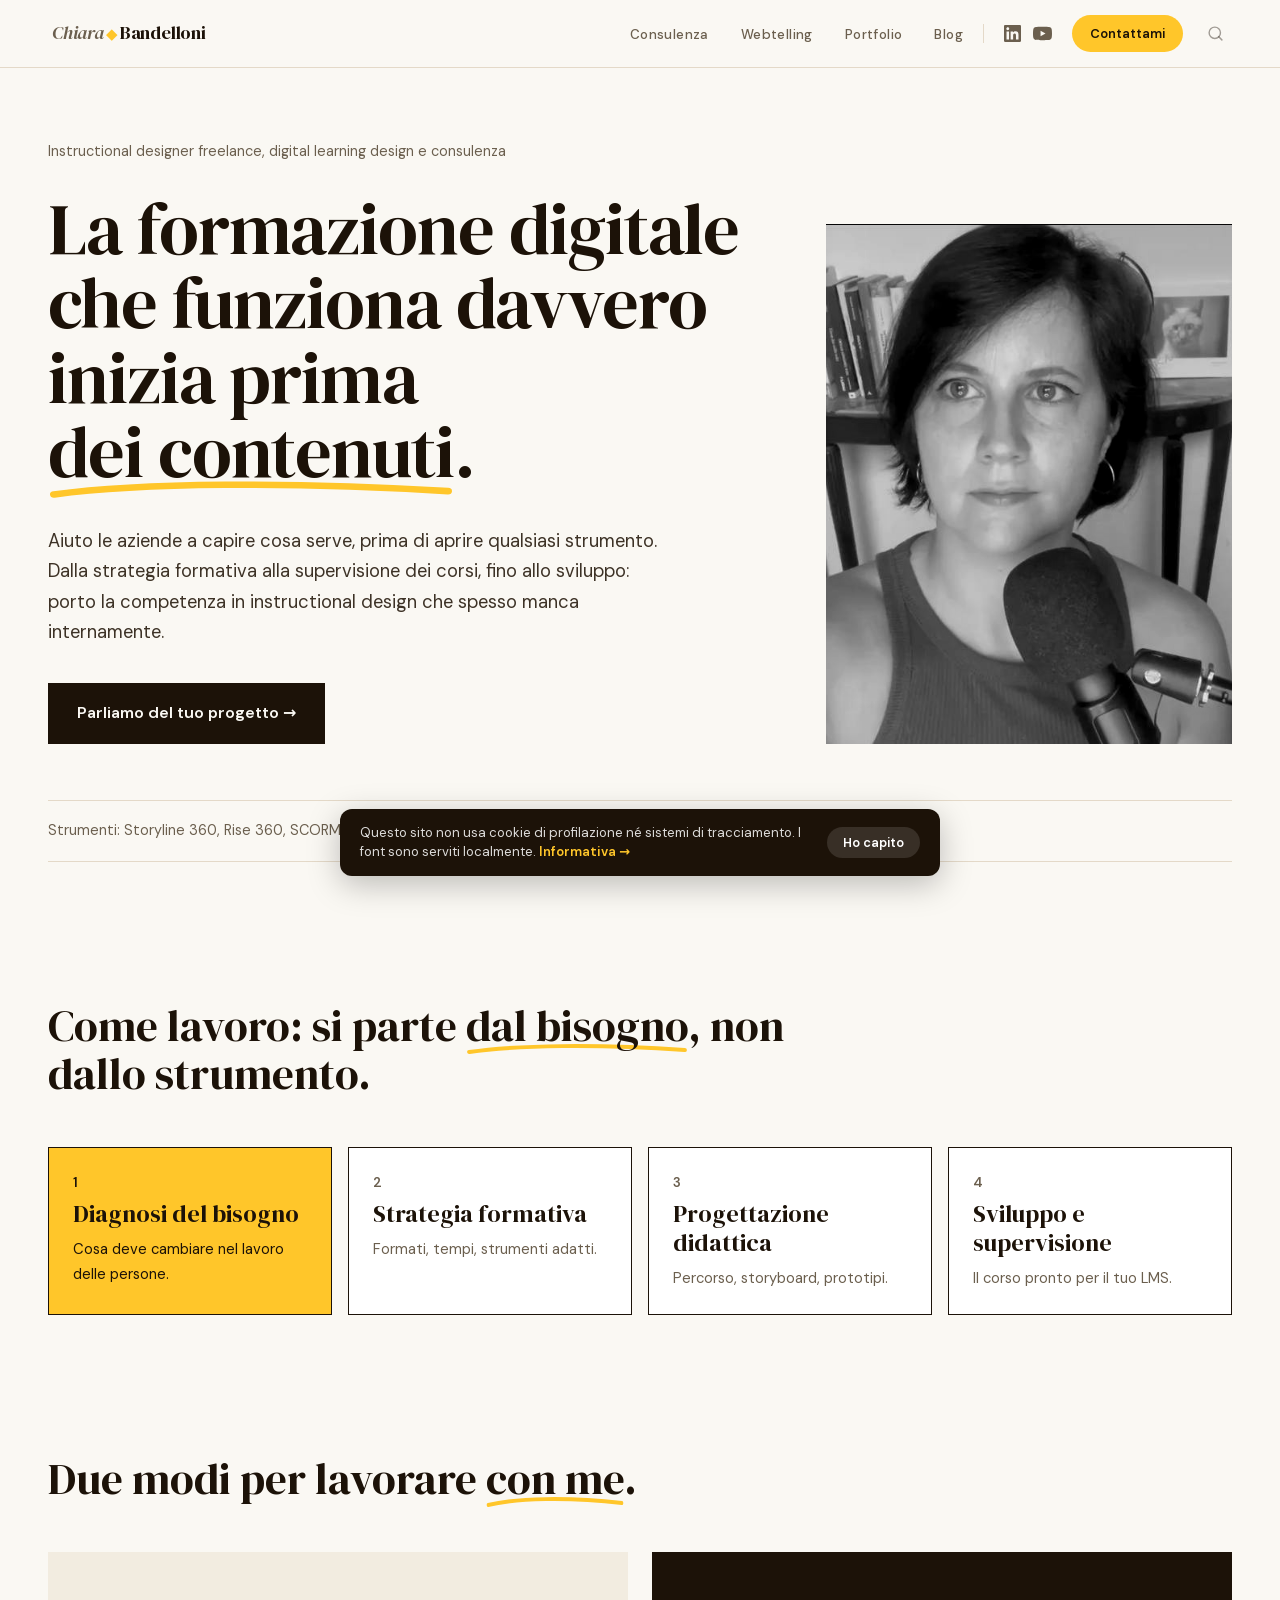
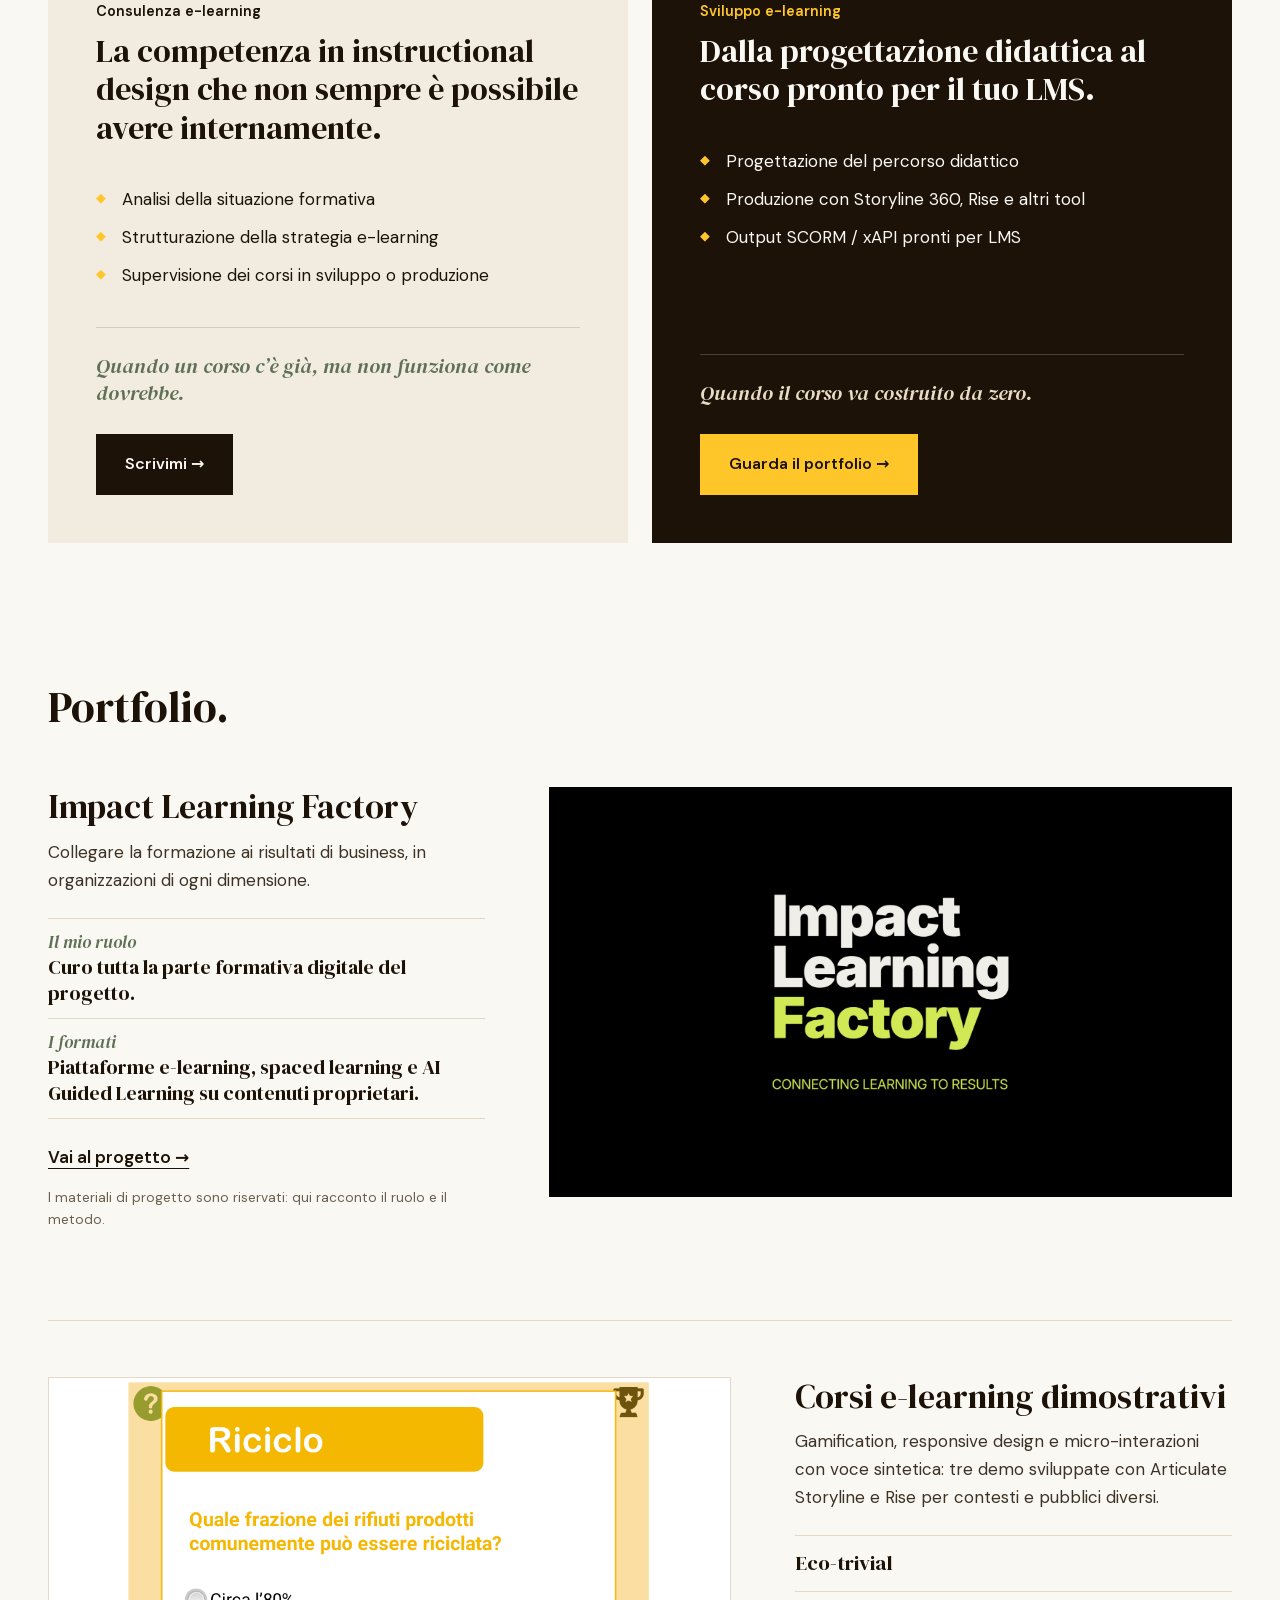
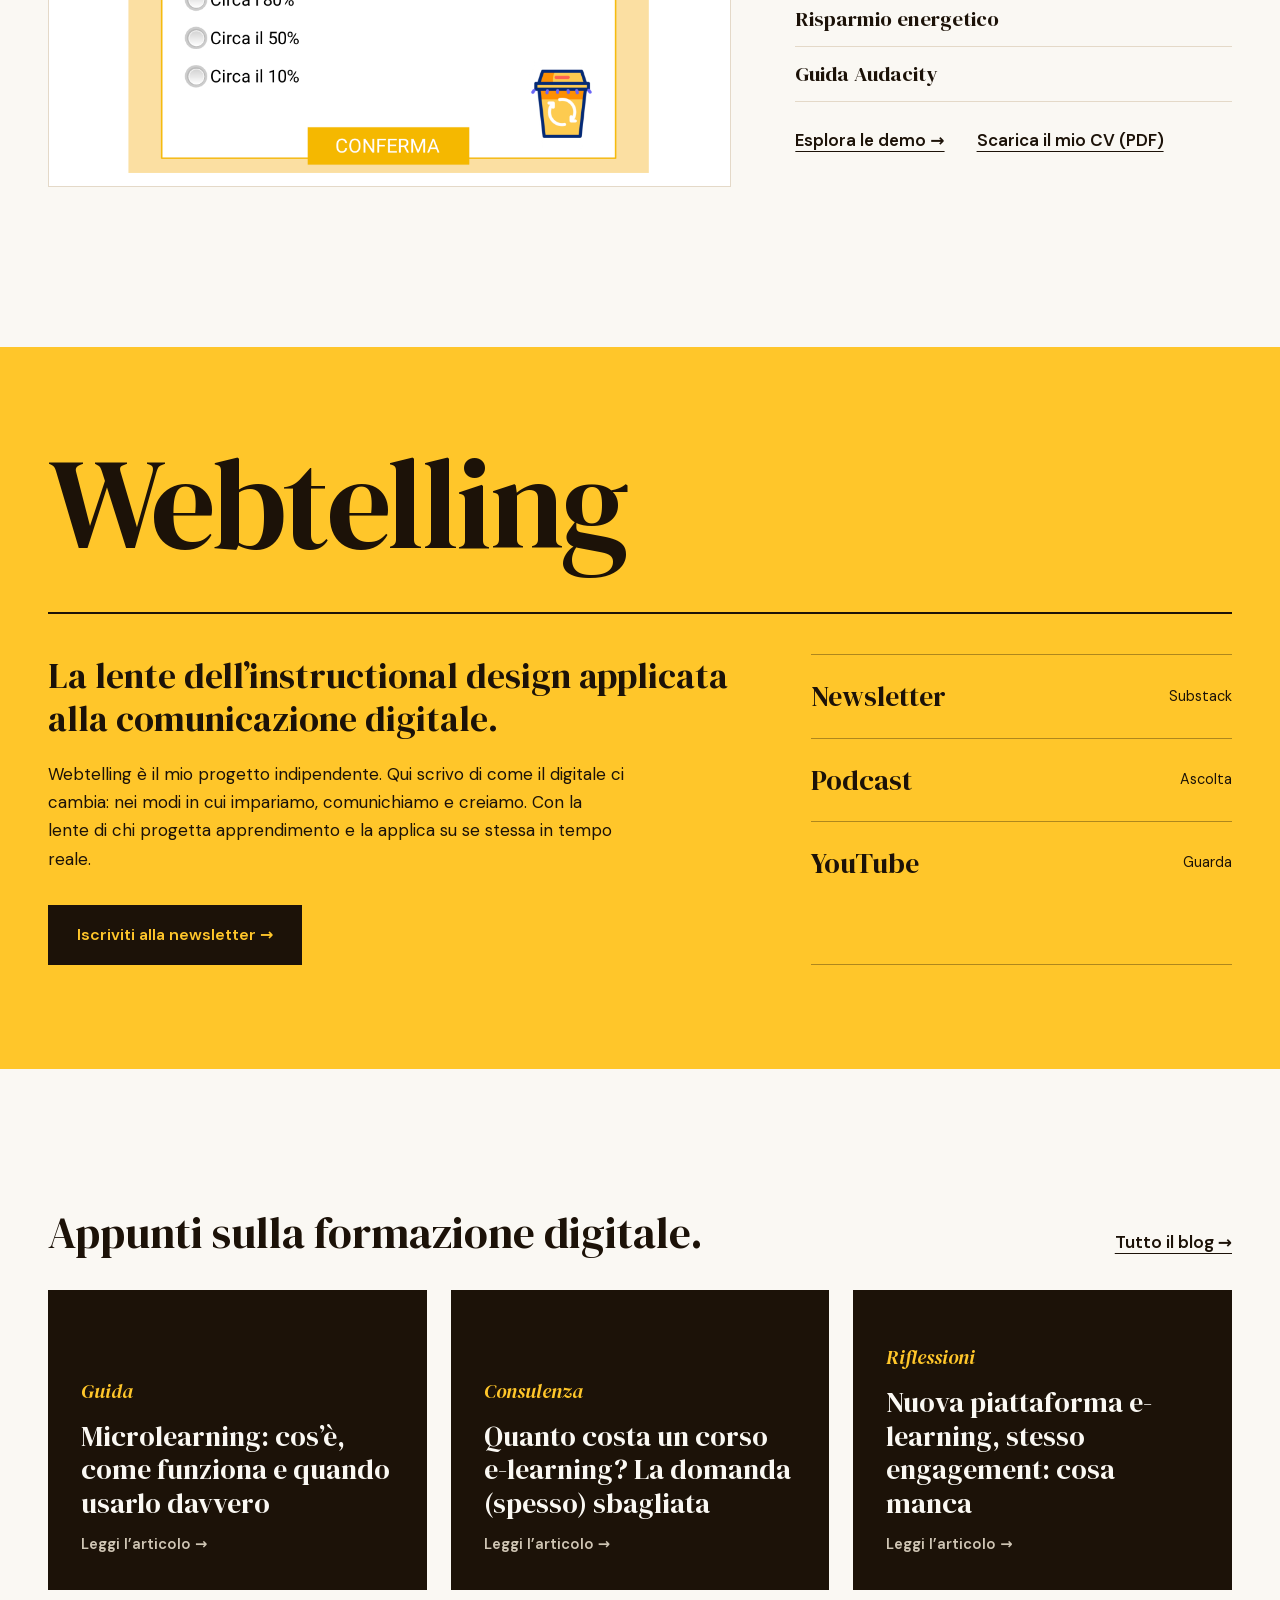
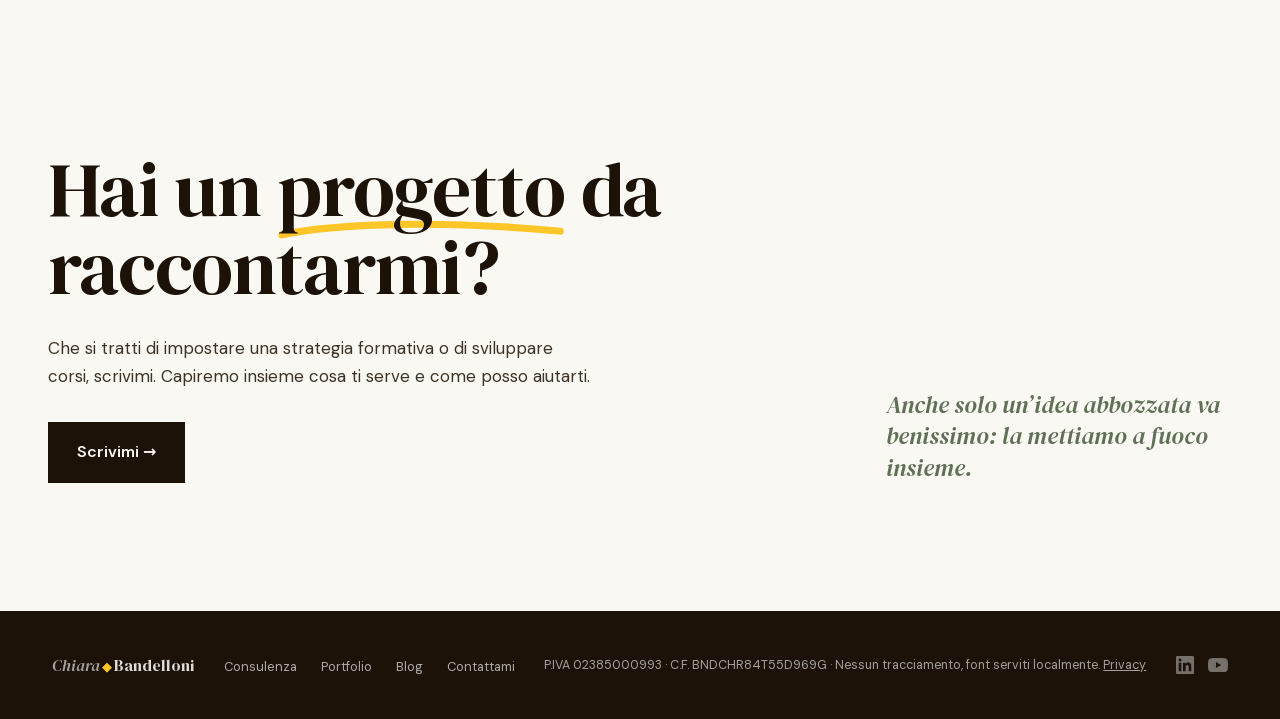
==== commit 3702406f: "Footer: aggiunto codice fiscale Co-Authored-By: Claude Sonnet 5.5 <noreply@anthropic.com>" ====
--- a/index.html
+++ b/index.html
@@ -799,7 +799,7 @@
     <li><a href="blog/index.html">Blog</a></li>
     <li><a href="contattami.html">Contattami</a></li>
   </ul>
-  <p class="footer-copy">P.IVA 02385000993 · Nessun tracciamento, font serviti localmente. <a href="privacy-policy.html" style="color:inherit">Privacy</a></p>
+  <p class="footer-copy">P.IVA 02385000993 · C.F. BNDCHR84T55D969G · Nessun tracciamento, font serviti localmente. <a href="privacy-policy.html" style="color:inherit">Privacy</a></p>
   <div class="footer-social">
     <a href="https://www.linkedin.com/in/chiarabandelloni/" target="_blank" rel="noopener" class="footer-social-link" aria-label="LinkedIn">
       <svg width="18" height="18" viewBox="0 0 24 24" fill="currentColor"><path d="M20.447 20.452h-3.554v-5.569c0-1.328-.027-3.037-1.852-3.037-1.853 0-2.136 1.445-2.136 2.939v5.667H9.351V9h3.414v1.561h.046c.477-.9 1.637-1.85 3.37-1.85 3.601 0 4.267 2.37 4.267 5.455v6.286zM5.337 7.433c-1.144 0-2.063-.926-2.063-2.065 0-1.138.92-2.063 2.063-2.063 1.14 0 2.064.925 2.064 2.063 0 1.139-.925 2.065-2.064 2.065zm1.782 13.019H3.555V9h3.564v11.452zM22.225 0H1.771C.792 0 0 .774 0 1.729v20.542C0 23.227.792 24 1.771 24h20.451C23.2 24 24 23.227 24 22.271V1.729C24 .774 23.2 0 22.222 0h.003z"/></svg>
